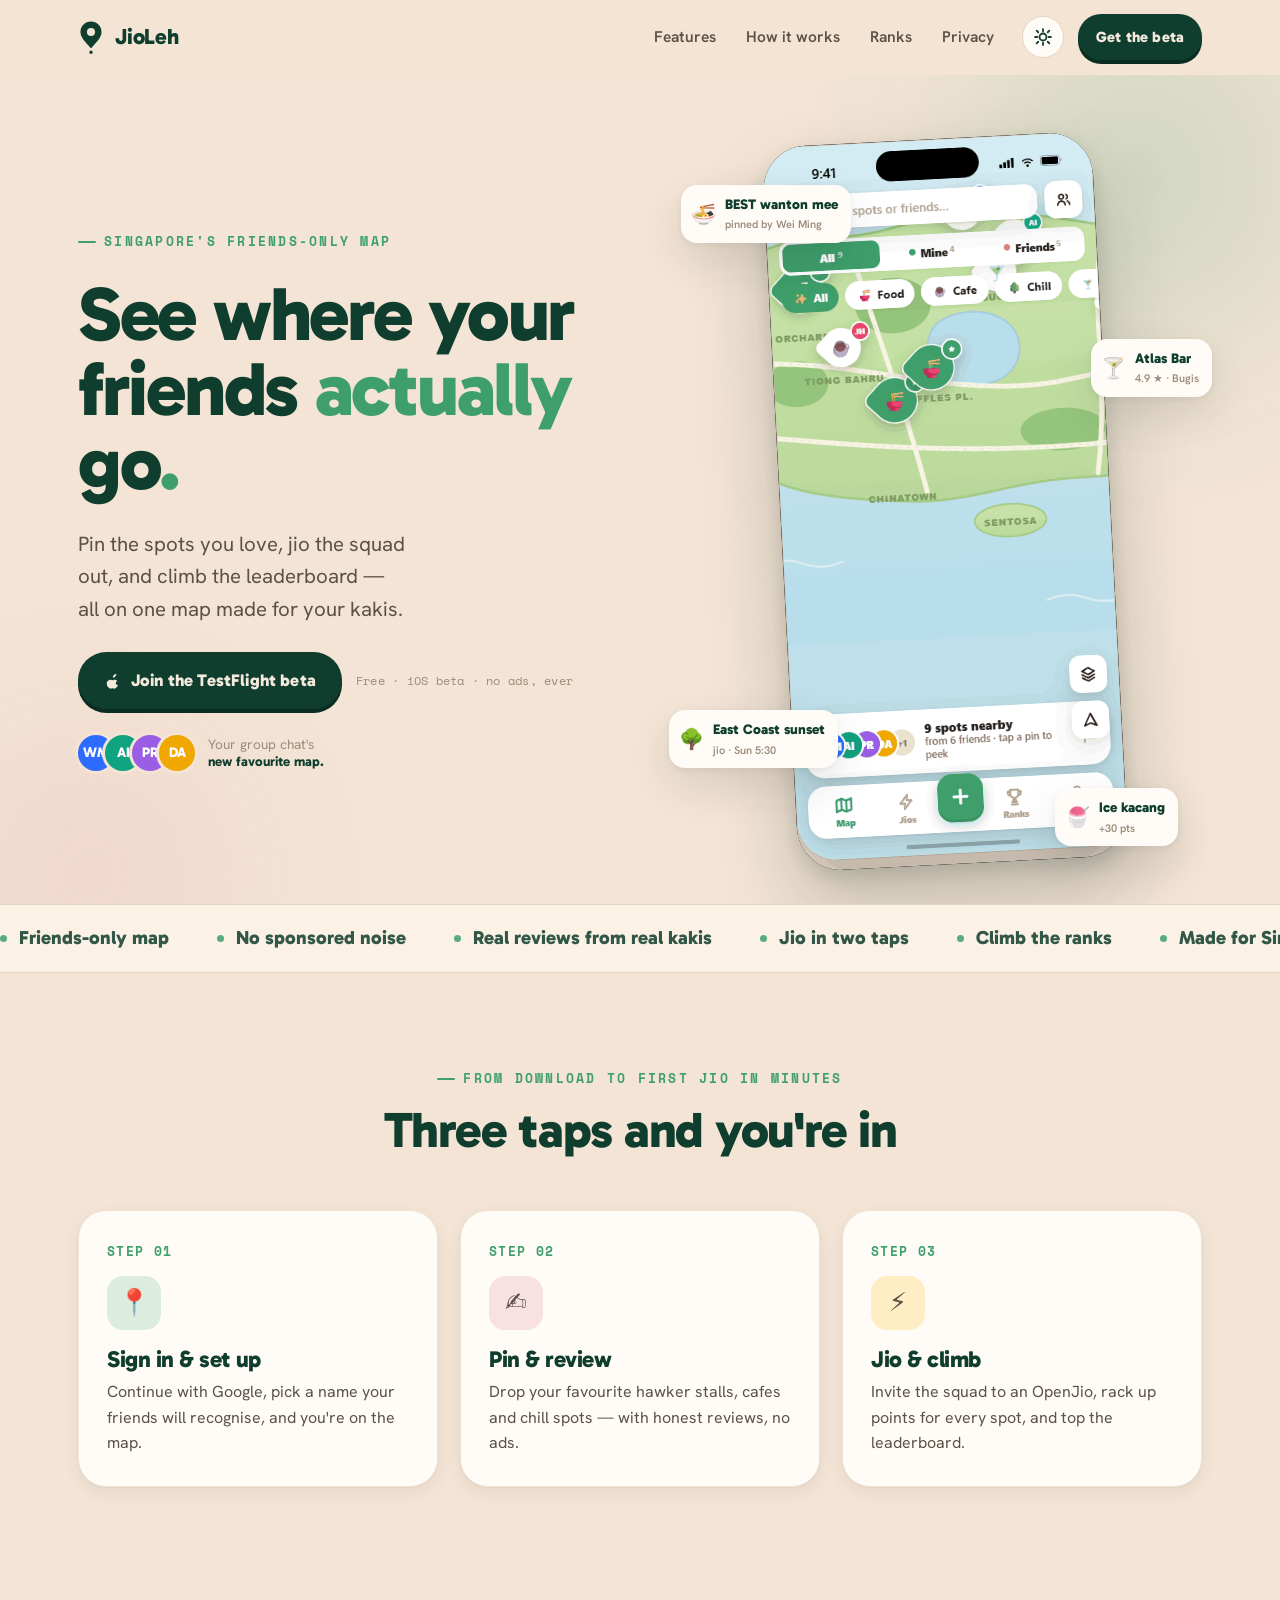
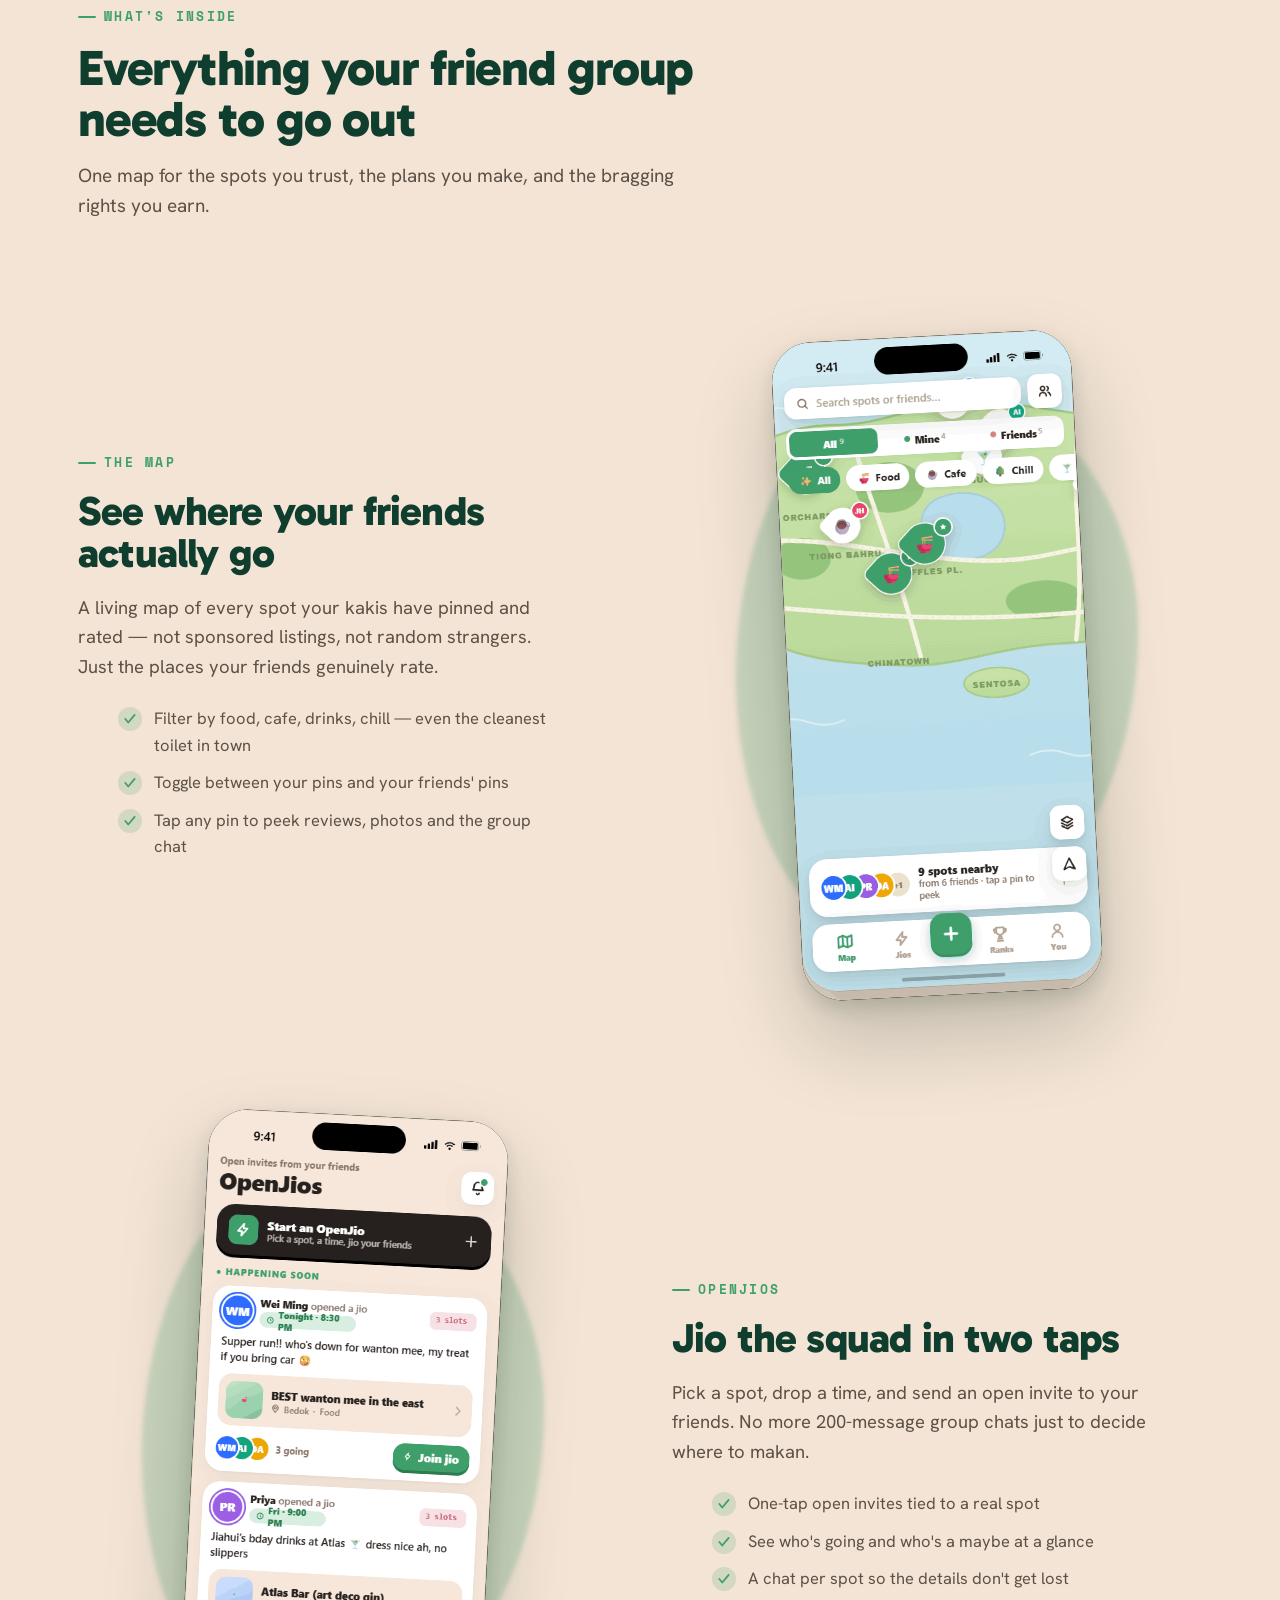
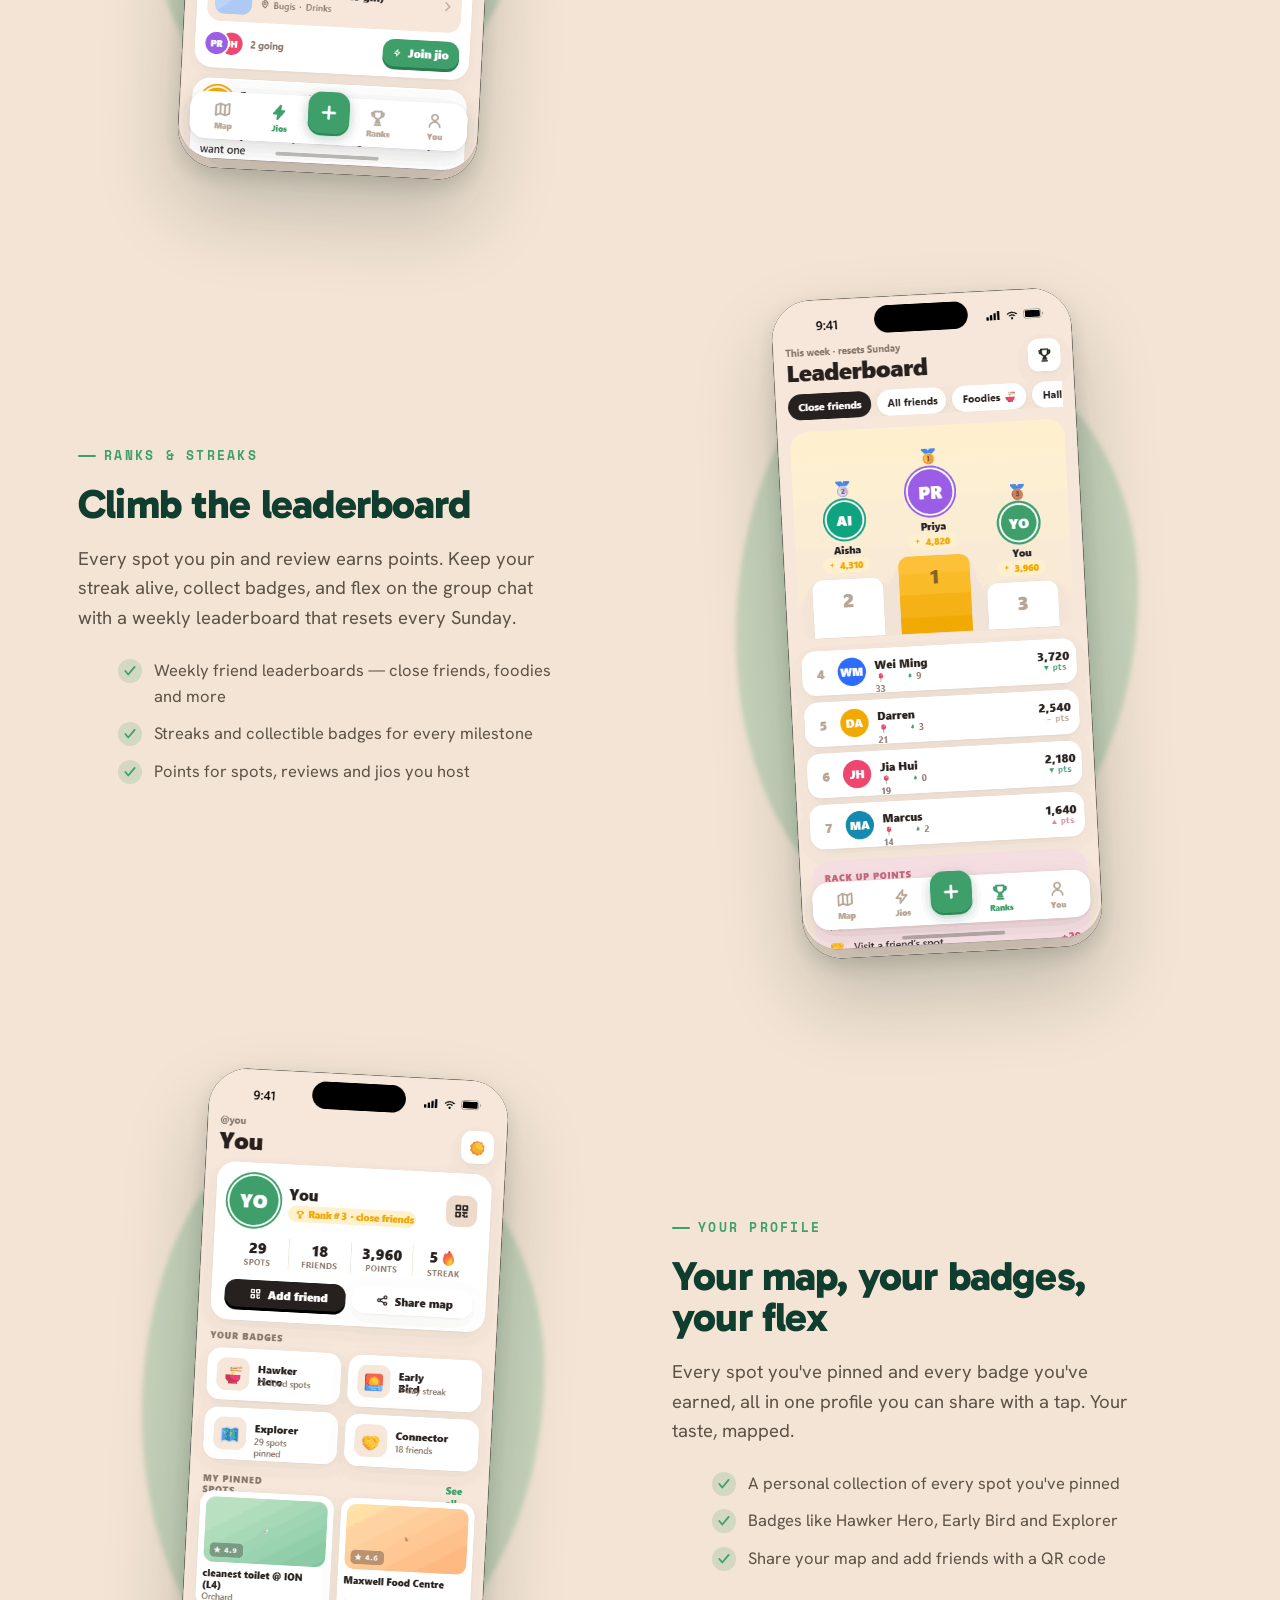
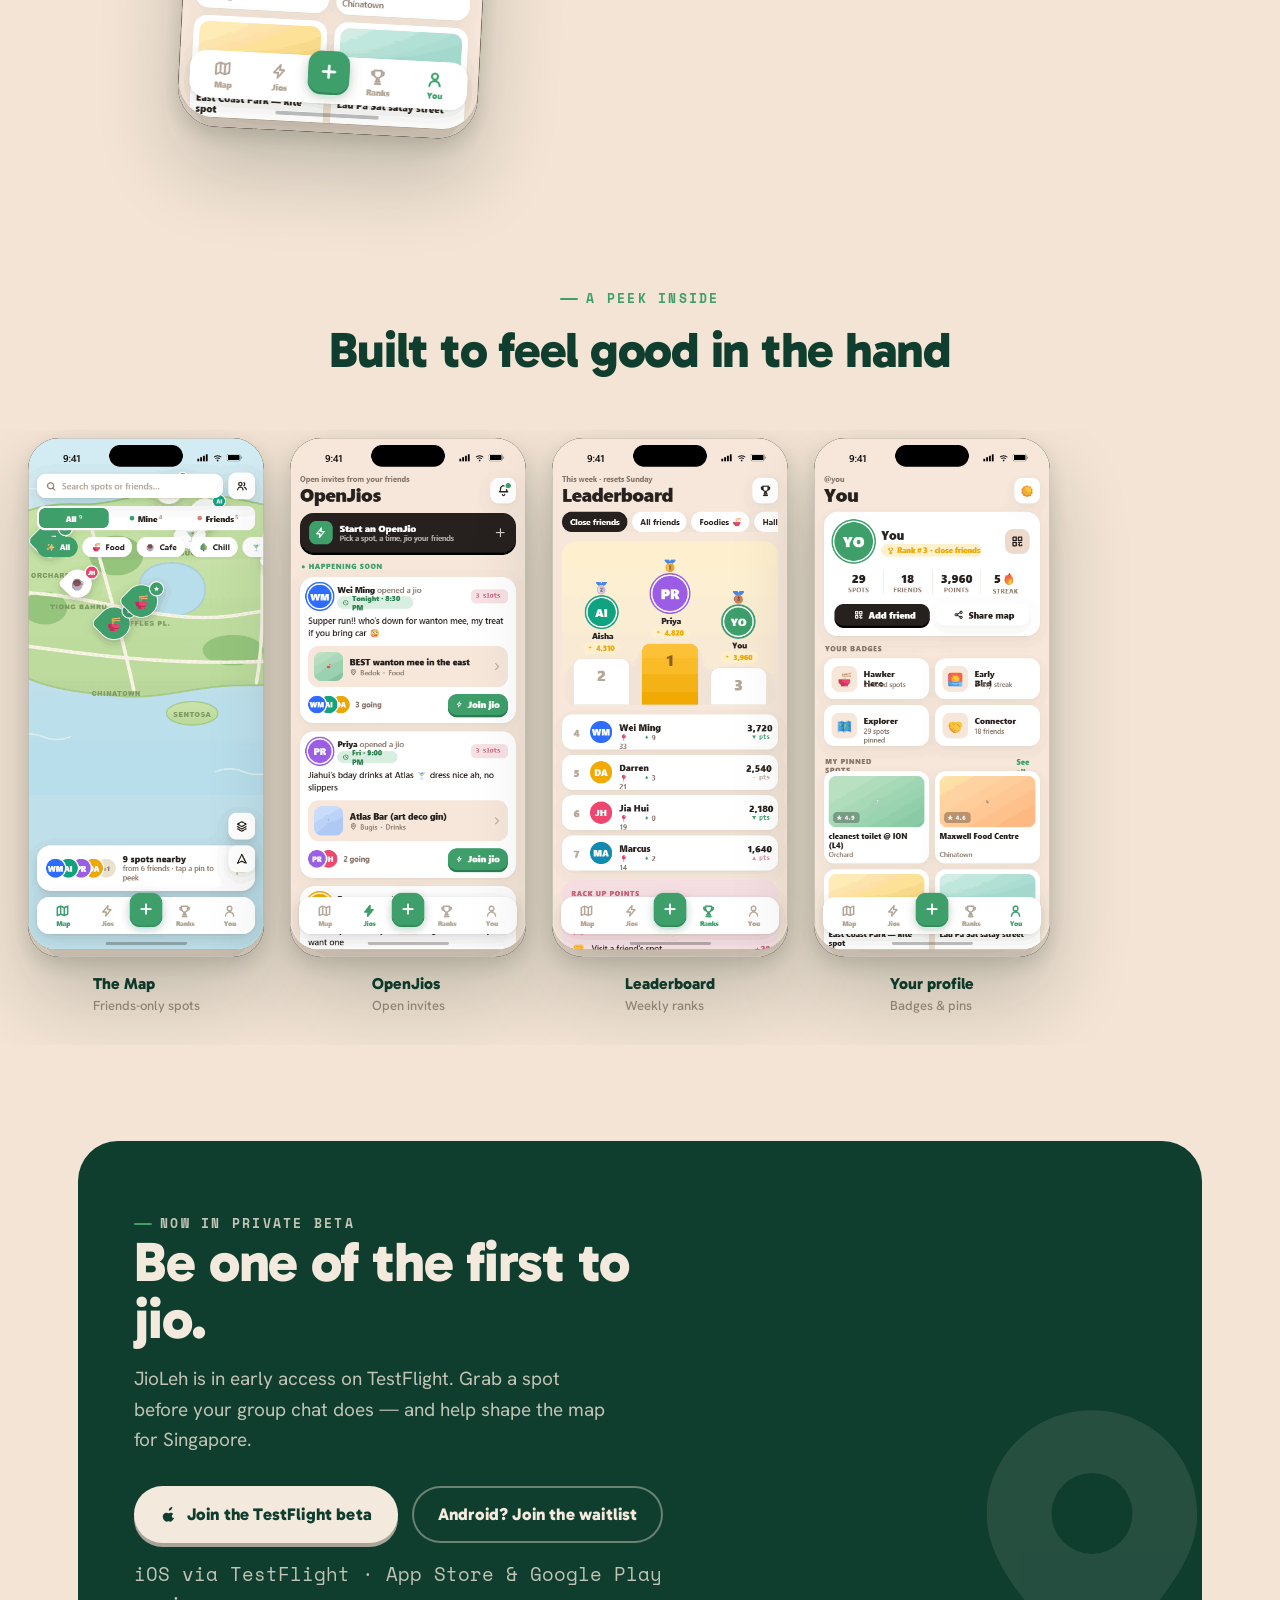
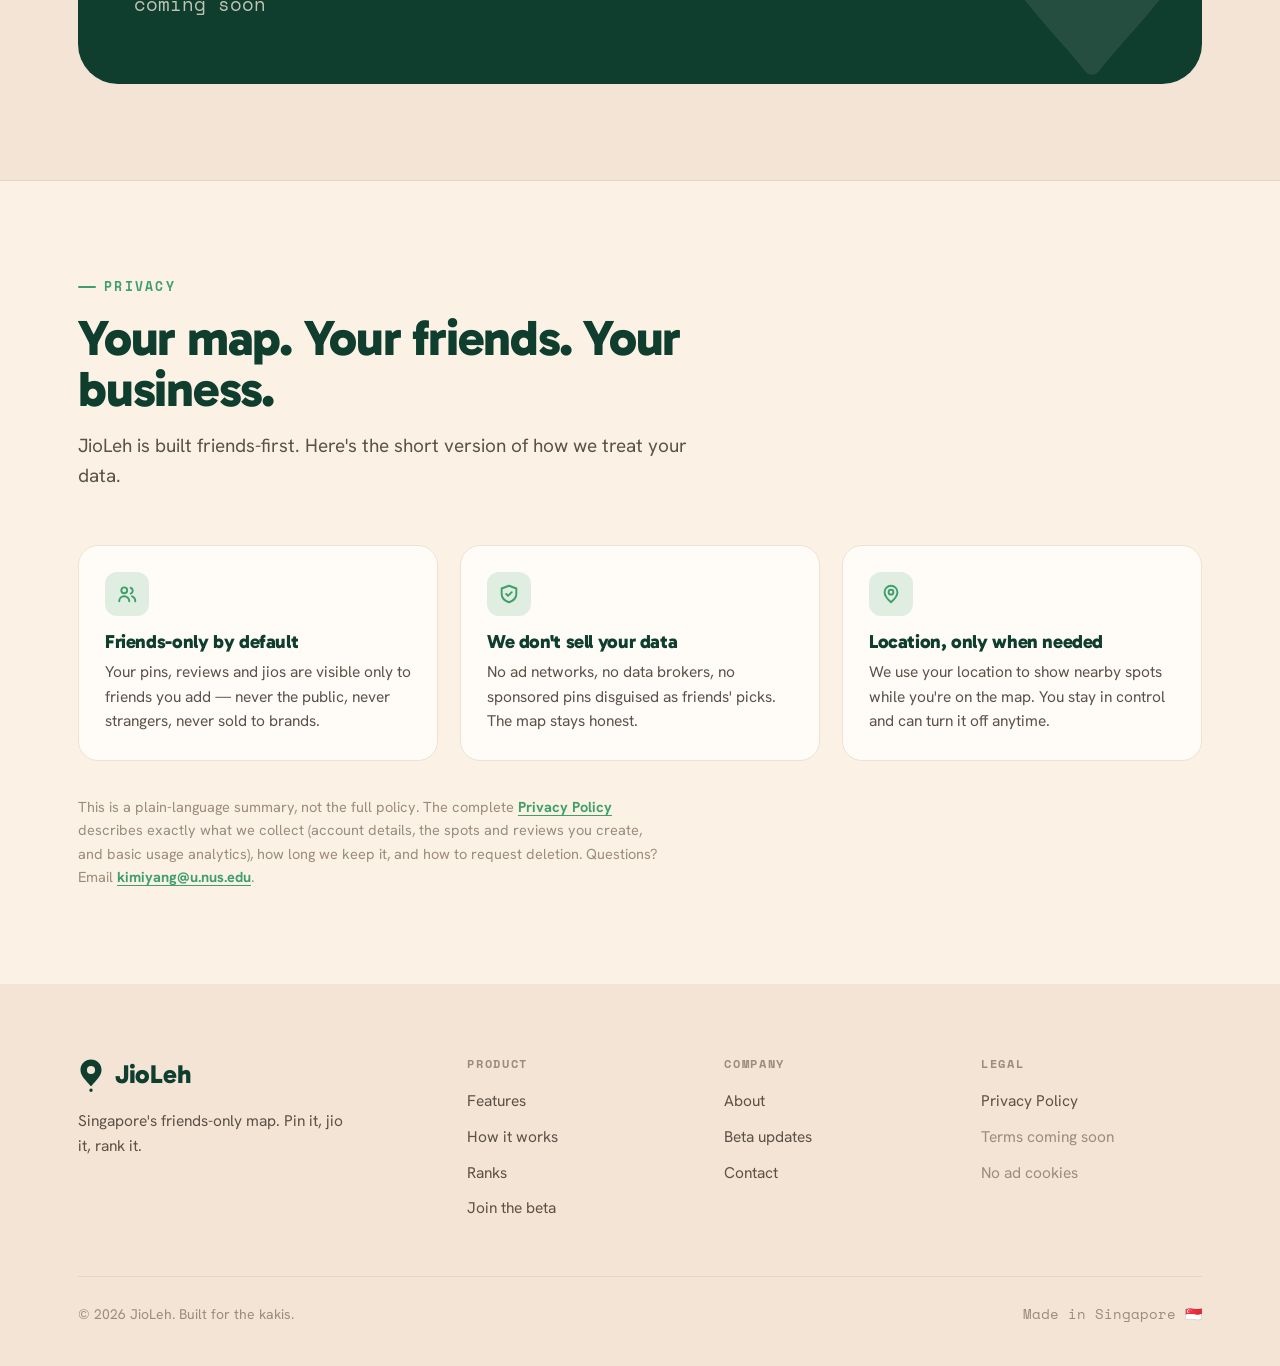
==== index.html @ ef804dd2 "Initial JioLeh marketing site" ====
<!DOCTYPE html>
<html lang="en" data-theme="light">
<head>
<meta charset="utf-8" />
<meta name="viewport" content="width=device-width, initial-scale=1.0" />
<title>JioLeh — Singapore's friends-only map</title>
<meta name="description" content="Pin the spots you love, jio the squad out, and climb the leaderboard — all on one map made for your kakis. Now in private beta on TestFlight." />
<link rel="preconnect" href="https://fonts.googleapis.com" />
<link rel="preconnect" href="https://fonts.gstatic.com" crossorigin />
<link href="https://fonts.googleapis.com/css2?family=Gabarito:wght@500;600;700;800;900&family=Hanken+Grotesk:wght@400;500;600;700;800&family=Space+Mono:wght@400;700&display=swap" rel="stylesheet" />
<link rel="icon" href="assets/logo-dark.png" />
<link rel="preload" as="image" href="assets/screen-map.png" />
<link rel="stylesheet" href="styles.css" />
<style>
  /* theme-aware phone helpers */
  .phone img.dark-only{ display:none; }
  [data-theme="dark"] .phone img.light-only{ display:none; }
  [data-theme="dark"] .phone img.dark-only{ display:block; }
</style>
</head>
<body>

<!-- ───────────── NAV ───────────── -->
<header class="nav">
  <div class="wrap nav-in">
    <a class="brand" href="#top" aria-label="JioLeh home">
      <svg class="pin" viewBox="0 0 64 84" fill="currentColor" aria-hidden="true"><path fill-rule="evenodd" d="M32 4C46.4 4 58 15.4 58 29.5 58 44 44 55.5 33.6 68.6 32.8 69.6 31.2 69.6 30.4 68.6 20 55.5 6 44 6 29.5 6 15.4 17.6 4 32 4Zm0 15.5a10 10 0 1 0 0 20 10 10 0 0 0 0-20ZM32 75.6a4.2 4.2 0 1 0 0 8.4 4.2 4.2 0 0 0 0-8.4Z"/></svg>
      JioLeh
    </a>
    <nav class="nav-links">
      <a href="#features">Features</a>
      <a href="#how">How it works</a>
      <a href="#ranks">Ranks</a>
      <a href="#privacy">Privacy</a>
    </nav>
    <div class="nav-tools">
      <button class="theme-toggle" data-theme-toggle aria-label="Toggle dark mode">
        <svg class="sun" viewBox="0 0 24 24" fill="none" stroke="currentColor" stroke-width="2.2" stroke-linecap="round"><circle cx="12" cy="12" r="4.2"/><path d="M12 2.5v2.6M12 18.9v2.6M4.4 4.4l1.9 1.9M17.7 17.7l1.9 1.9M2.5 12h2.6M18.9 12h2.6M4.4 19.6l1.9-1.9M17.7 6.3l1.9-1.9"/></svg>
        <svg class="moon" viewBox="0 0 24 24" fill="currentColor"><path d="M20 14.5A8 8 0 1 1 9.5 4a6.5 6.5 0 0 0 10.5 10.5Z"/></svg>
      </button>
      <a class="btn btn-primary btn-sm" href="#beta">Get the beta</a>
    </div>
  </div>
</header>

<span id="top"></span>

<!-- ───────────── HERO ───────────── -->
<section class="hero" data-dir="split">
  <div class="hero-glow g1"></div>
  <div class="hero-glow g2"></div>
  <div class="wrap hero-grid">
    <div class="hero-copy reveal">
      <span class="eyebrow">Singapore's friends-only map</span>
      <h1 class="hero-headline">See where your friends <span class="hl">actually</span> go<span class="bang">.</span></h1>
      <p class="hero-sub">Pin the spots you love, jio the squad out, and climb the leaderboard — all on one map made for your kakis.</p>
      <div class="hero-cta">
        <a class="btn btn-primary" href="#beta">
          <svg viewBox="0 0 24 24" fill="currentColor" aria-hidden="true"><path d="M16.5 2.5c.2 1.4-.4 2.7-1.2 3.6-.8 1-2.1 1.7-3.3 1.6-.2-1.3.4-2.7 1.2-3.5.8-1 2.2-1.6 3.3-1.7ZM19 17.3c-.6 1.3-1.3 2.6-2.3 3.6-.9.9-1.6 1.5-2.7 1.5-1 0-1.4-.6-2.6-.6-1.3 0-1.6.6-2.6.6-1 0-1.8-.7-2.7-1.6-2-2-3.4-5.7-1.4-8.4 1-1.3 2.5-2.1 4-2.1 1.2 0 2 .7 2.9.7.9 0 1.5-.7 2.9-.7 1.1 0 2.4.6 3.3 1.7-2.9 1.6-2.4 5.7.9 5.3Z"/></svg>
          Join the TestFlight beta
        </a>
        <span class="store-hint">Free · iOS beta · no ads, ever</span>
      </div>
      <div class="proof">
        <div class="stack">
          <span class="av" style="background:#2E6BFF">WM</span>
          <span class="av" style="background:#0FA47F">AI</span>
          <span class="av" style="background:#9B5DE5">PR</span>
          <span class="av" style="background:#F0A800">DA</span>
        </div>
        <small>Your group chat's<br><b>new favourite map.</b></small>
      </div>
    </div>

    <div class="hero-art reveal">
      <div class="phone solo">
        <img class="light-only" src="assets/screen-map.png" alt="JioLeh map screen showing pinned spots across Singapore" />
        <img class="dark-only" src="assets/screen-map-dark.png" alt="JioLeh map screen in dark mode" />
      </div>
      <div class="phone l"><img src="assets/screen-jios.png" alt="JioLeh OpenJios screen" /></div>
      <div class="phone mid">
        <img class="light-only" src="assets/screen-map.png" alt="JioLeh map screen" />
        <img class="dark-only" src="assets/screen-map-dark.png" alt="JioLeh map screen dark" />
      </div>
      <div class="phone r"><img src="assets/screen-ranks.png" alt="JioLeh leaderboard screen" /></div>

      <div class="sticker s1"><span class="emo">🍜</span><div>BEST wanton mee<small>pinned by Wei Ming</small></div></div>
      <div class="sticker s2" style="animation-delay:-1.5s"><span class="emo">🍸</span><div>Atlas Bar<small>4.9 ★ · Bugis</small></div></div>
      <div class="sticker s3" style="animation-delay:-3s"><span class="emo">🌳</span><div>East Coast sunset<small>jio · Sun 5:30</small></div></div>
      <div class="sticker s4" style="animation-delay:-2.2s"><span class="emo">🍧</span><div>Ice kacang<small>+30 pts</small></div></div>
    </div>
  </div>
</section>

<!-- ───────────── VALUE STRIP ───────────── -->
<div class="strip">
  <div class="strip-track">
    <span><i class="dot"></i>Friends-only map</span>
    <span><i class="dot"></i>No sponsored noise</span>
    <span><i class="dot"></i>Real reviews from real kakis</span>
    <span><i class="dot"></i>Jio in two taps</span>
    <span><i class="dot"></i>Climb the ranks</span>
    <span><i class="dot"></i>Made for Singapore</span>
    <span><i class="dot"></i>Friends-only map</span>
    <span><i class="dot"></i>No sponsored noise</span>
    <span><i class="dot"></i>Real reviews from real kakis</span>
    <span><i class="dot"></i>Jio in two taps</span>
    <span><i class="dot"></i>Climb the ranks</span>
    <span><i class="dot"></i>Made for Singapore</span>
  </div>
</div>

<!-- ───────────── HOW IT WORKS ───────────── -->
<section class="section" id="how">
  <div class="wrap">
    <div class="sec-head center reveal">
      <span class="eyebrow">From download to first jio in minutes</span>
      <h2 class="sec-title">Three taps and you're in</h2>
    </div>
    <div class="steps">
      <div class="step reveal">
        <div class="num">STEP 01</div>
        <div class="ic" style="background:color-mix(in srgb,var(--leaf) 18%, transparent)">📍</div>
        <h3>Sign in & set up</h3>
        <p>Continue with Google, pick a name your friends will recognise, and you're on the map.</p>
      </div>
      <div class="step reveal" style="transition-delay:.08s">
        <div class="num">STEP 02</div>
        <div class="ic" style="background:color-mix(in srgb,var(--rose) 22%, transparent)">✍️</div>
        <h3>Pin & review</h3>
        <p>Drop your favourite hawker stalls, cafes and chill spots — with honest reviews, no ads.</p>
      </div>
      <div class="step reveal" style="transition-delay:.16s">
        <div class="num">STEP 03</div>
        <div class="ic" style="background:color-mix(in srgb,var(--sun) 28%, transparent)">⚡</div>
        <h3>Jio & climb</h3>
        <p>Invite the squad to an OpenJio, rack up points for every spot, and top the leaderboard.</p>
      </div>
    </div>
  </div>
</section>

<!-- ───────────── FEATURES ───────────── -->
<section class="section" id="features" style="padding-top:24px">
  <div class="wrap">
    <div class="sec-head reveal">
      <span class="eyebrow">What's inside</span>
      <h2 class="sec-title">Everything your friend group needs to go out</h2>
      <p class="sec-lead">One map for the spots you trust, the plans you make, and the bragging rights you earn.</p>
    </div>

    <!-- Map -->
    <div class="feature reveal">
      <div class="feat-copy">
        <span class="eyebrow">The Map</span>
        <h3>See where your friends actually go</h3>
        <p>A living map of every spot your kakis have pinned and rated — not sponsored listings, not random strangers. Just the places your friends genuinely rate.</p>
        <ul class="feat-list">
          <li><span class="tick"><svg viewBox="0 0 24 24" fill="none" stroke="currentColor" stroke-width="3" stroke-linecap="round" stroke-linejoin="round"><path d="m4 12 5 6L20 5"/></svg></span>Filter by food, cafe, drinks, chill — even the cleanest toilet in town</li>
          <li><span class="tick"><svg viewBox="0 0 24 24" fill="none" stroke="currentColor" stroke-width="3" stroke-linecap="round" stroke-linejoin="round"><path d="m4 12 5 6L20 5"/></svg></span>Toggle between your pins and your friends' pins</li>
          <li><span class="tick"><svg viewBox="0 0 24 24" fill="none" stroke="currentColor" stroke-width="3" stroke-linecap="round" stroke-linejoin="round"><path d="m4 12 5 6L20 5"/></svg></span>Tap any pin to peek reviews, photos and the group chat</li>
        </ul>
      </div>
      <div class="feat-art">
        <div class="blob"></div>
        <div class="phone">
          <img class="light-only" src="assets/screen-map.png" alt="JioLeh map screen" />
          <img class="dark-only" src="assets/screen-map-dark.png" alt="JioLeh map screen dark" />
        </div>
      </div>
    </div>

    <!-- Jios -->
    <div class="feature flip reveal">
      <div class="feat-copy">
        <span class="eyebrow">OpenJios</span>
        <h3>Jio the squad in two taps</h3>
        <p>Pick a spot, drop a time, and send an open invite to your friends. No more 200-message group chats just to decide where to makan.</p>
        <ul class="feat-list">
          <li><span class="tick"><svg viewBox="0 0 24 24" fill="none" stroke="currentColor" stroke-width="3" stroke-linecap="round" stroke-linejoin="round"><path d="m4 12 5 6L20 5"/></svg></span>One-tap open invites tied to a real spot</li>
          <li><span class="tick"><svg viewBox="0 0 24 24" fill="none" stroke="currentColor" stroke-width="3" stroke-linecap="round" stroke-linejoin="round"><path d="m4 12 5 6L20 5"/></svg></span>See who's going and who's a maybe at a glance</li>
          <li><span class="tick"><svg viewBox="0 0 24 24" fill="none" stroke="currentColor" stroke-width="3" stroke-linecap="round" stroke-linejoin="round"><path d="m4 12 5 6L20 5"/></svg></span>A chat per spot so the details don't get lost</li>
        </ul>
      </div>
      <div class="feat-art">
        <div class="blob"></div>
        <div class="phone"><img src="assets/screen-jios.png" alt="JioLeh OpenJios screen" /></div>
      </div>
    </div>

    <!-- Ranks -->
    <div class="feature reveal" id="ranks">
      <div class="feat-copy">
        <span class="eyebrow">Ranks & Streaks</span>
        <h3>Climb the leaderboard</h3>
        <p>Every spot you pin and review earns points. Keep your streak alive, collect badges, and flex on the group chat with a weekly leaderboard that resets every Sunday.</p>
        <ul class="feat-list">
          <li><span class="tick"><svg viewBox="0 0 24 24" fill="none" stroke="currentColor" stroke-width="3" stroke-linecap="round" stroke-linejoin="round"><path d="m4 12 5 6L20 5"/></svg></span>Weekly friend leaderboards — close friends, foodies and more</li>
          <li><span class="tick"><svg viewBox="0 0 24 24" fill="none" stroke="currentColor" stroke-width="3" stroke-linecap="round" stroke-linejoin="round"><path d="m4 12 5 6L20 5"/></svg></span>Streaks and collectible badges for every milestone</li>
          <li><span class="tick"><svg viewBox="0 0 24 24" fill="none" stroke="currentColor" stroke-width="3" stroke-linecap="round" stroke-linejoin="round"><path d="m4 12 5 6L20 5"/></svg></span>Points for spots, reviews and jios you host</li>
        </ul>
      </div>
      <div class="feat-art">
        <div class="blob"></div>
        <div class="phone"><img src="assets/screen-ranks.png" alt="JioLeh leaderboard screen" /></div>
      </div>
    </div>

    <!-- You -->
    <div class="feature flip reveal">
      <div class="feat-copy">
        <span class="eyebrow">Your profile</span>
        <h3>Your map, your badges, your flex</h3>
        <p>Every spot you've pinned and every badge you've earned, all in one profile you can share with a tap. Your taste, mapped.</p>
        <ul class="feat-list">
          <li><span class="tick"><svg viewBox="0 0 24 24" fill="none" stroke="currentColor" stroke-width="3" stroke-linecap="round" stroke-linejoin="round"><path d="m4 12 5 6L20 5"/></svg></span>A personal collection of every spot you've pinned</li>
          <li><span class="tick"><svg viewBox="0 0 24 24" fill="none" stroke="currentColor" stroke-width="3" stroke-linecap="round" stroke-linejoin="round"><path d="m4 12 5 6L20 5"/></svg></span>Badges like Hawker Hero, Early Bird and Explorer</li>
          <li><span class="tick"><svg viewBox="0 0 24 24" fill="none" stroke="currentColor" stroke-width="3" stroke-linecap="round" stroke-linejoin="round"><path d="m4 12 5 6L20 5"/></svg></span>Share your map and add friends with a QR code</li>
        </ul>
      </div>
      <div class="feat-art">
        <div class="blob"></div>
        <div class="phone"><img src="assets/screen-you.png" alt="JioLeh profile screen" /></div>
      </div>
    </div>
  </div>
</section>

<!-- ───────────── GALLERY ───────────── -->
<section class="section" style="padding-top:0">
  <div class="wrap">
    <div class="sec-head center reveal">
      <span class="eyebrow">A peek inside</span>
      <h2 class="sec-title">Built to feel good in the hand</h2>
    </div>
  </div>
  <div class="gallery reveal">
    <div class="gcard"><div class="phone"><img class="light-only" src="assets/screen-map.png" alt="Map" /><img class="dark-only" src="assets/screen-map-dark.png" alt="Map dark" /></div><div class="gcap">The Map<small>Friends-only spots</small></div></div>
    <div class="gcard"><div class="phone"><img src="assets/screen-jios.png" alt="Jios" /></div><div class="gcap">OpenJios<small>Open invites</small></div></div>
    <div class="gcard"><div class="phone"><img src="assets/screen-ranks.png" alt="Ranks" /></div><div class="gcap">Leaderboard<small>Weekly ranks</small></div></div>
    <div class="gcard"><div class="phone"><img src="assets/screen-you.png" alt="Profile" /></div><div class="gcap">Your profile<small>Badges & pins</small></div></div>
  </div>
</section>

<!-- ───────────── BETA CTA ───────────── -->
<section class="section" id="beta" style="padding-top:0">
  <div class="wrap">
    <div class="cta-band reveal">
      <svg class="cta-pin" viewBox="0 0 64 84" fill="currentColor" aria-hidden="true"><path fill-rule="evenodd" d="M32 4C46.4 4 58 15.4 58 29.5 58 44 44 55.5 33.6 68.6 32.8 69.6 31.2 69.6 30.4 68.6 20 55.5 6 44 6 29.5 6 15.4 17.6 4 32 4Zm0 15.5a10 10 0 1 0 0 20 10 10 0 0 0 0-20ZM32 75.6a4.2 4.2 0 1 0 0 8.4 4.2 4.2 0 0 0 0-8.4Z"/></svg>
      <span class="eyebrow" style="color:color-mix(in srgb,var(--on-brand) 80%, transparent)">Now in private beta</span>
      <h2>Be one of the first to jio.</h2>
      <p>JioLeh is in early access on TestFlight. Grab a spot before your group chat does — and help shape the map for Singapore.</p>
      <div class="cta-row">
        <a class="btn btn-primary" href="mailto:kimiyang@u.nus.edu?subject=JioLeh%20TestFlight%20beta">
          <svg viewBox="0 0 24 24" fill="currentColor" aria-hidden="true"><path d="M16.5 2.5c.2 1.4-.4 2.7-1.2 3.6-.8 1-2.1 1.7-3.3 1.6-.2-1.3.4-2.7 1.2-3.5.8-1 2.2-1.6 3.3-1.7ZM19 17.3c-.6 1.3-1.3 2.6-2.3 3.6-.9.9-1.6 1.5-2.7 1.5-1 0-1.4-.6-2.6-.6-1.3 0-1.6.6-2.6.6-1 0-1.8-.7-2.7-1.6-2-2-3.4-5.7-1.4-8.4 1-1.3 2.5-2.1 4-2.1 1.2 0 2 .7 2.9.7.9 0 1.5-.7 2.9-.7 1.1 0 2.4.6 3.3 1.7-2.9 1.6-2.4 5.7.9 5.3Z"/></svg>
          Join the TestFlight beta
        </a>
        <a class="btn btn-ghost" href="mailto:kimiyang@u.nus.edu?subject=JioLeh%20Android%20waitlist">Android? Join the waitlist</a>
      </div>
      <p class="cta-note">iOS via TestFlight · App Store &amp; Google Play coming soon</p>
    </div>
  </div>
</section>

<!-- ───────────── PRIVACY ───────────── -->
<section class="section privacy" id="privacy">
  <div class="wrap">
    <div class="sec-head reveal">
      <span class="eyebrow">Privacy</span>
      <h2 class="sec-title">Your map. Your friends. Your business.</h2>
      <p class="sec-lead">JioLeh is built friends-first. Here's the short version of how we treat your data.</p>
    </div>
    <div class="priv-grid">
      <div class="priv-card reveal">
        <div class="ic"><svg viewBox="0 0 24 24" fill="none" stroke="currentColor" stroke-width="2.1" stroke-linecap="round" stroke-linejoin="round"><circle cx="9" cy="8" r="3.2"/><path d="M3.5 20a5.5 5.5 0 0 1 11 0M16 5.2a3.4 3.4 0 0 1 0 6.4M17.5 14.5A5.6 5.6 0 0 1 21 20"/></svg></div>
        <h4>Friends-only by default</h4>
        <p>Your pins, reviews and jios are visible only to friends you add — never the public, never strangers, never sold to brands.</p>
      </div>
      <div class="priv-card reveal" style="transition-delay:.08s">
        <div class="ic"><svg viewBox="0 0 24 24" fill="none" stroke="currentColor" stroke-width="2.1" stroke-linecap="round" stroke-linejoin="round"><path d="M12 3 4 6v6c0 5 3.5 7.5 8 9 4.5-1.5 8-4 8-9V6l-8-3Z"/><path d="m9 12 2 2 4-4"/></svg></div>
        <h4>We don't sell your data</h4>
        <p>No ad networks, no data brokers, no sponsored pins disguised as friends' picks. The map stays honest.</p>
      </div>
      <div class="priv-card reveal" style="transition-delay:.16s">
        <div class="ic"><svg viewBox="0 0 24 24" fill="none" stroke="currentColor" stroke-width="2.1" stroke-linecap="round" stroke-linejoin="round"><path d="M12 21s7-6.3 7-11a7 7 0 0 0-14 0c0 4.7 7 11 7 11Z"/><circle cx="12" cy="10" r="2.6"/></svg></div>
        <h4>Location, only when needed</h4>
        <p>We use your location to show nearby spots while you're on the map. You stay in control and can turn it off anytime.</p>
      </div>
    </div>
    <p class="priv-fine">This is a plain-language summary, not the full policy. The complete <a href="privacy.html">Privacy Policy</a> describes exactly what we collect (account details, the spots and reviews you create, and basic usage analytics), how long we keep it, and how to request deletion. Questions? Email <a href="mailto:kimiyang@u.nus.edu">kimiyang@u.nus.edu</a>.</p>
  </div>
</section>

<!-- ───────────── FOOTER ───────────── -->
<footer class="footer">
  <div class="wrap">
    <div class="foot-grid">
      <div class="foot-brand">
        <div class="brand">
          <svg class="pin" viewBox="0 0 64 84" fill="currentColor" aria-hidden="true"><path fill-rule="evenodd" d="M32 4C46.4 4 58 15.4 58 29.5 58 44 44 55.5 33.6 68.6 32.8 69.6 31.2 69.6 30.4 68.6 20 55.5 6 44 6 29.5 6 15.4 17.6 4 32 4Zm0 15.5a10 10 0 1 0 0 20 10 10 0 0 0 0-20ZM32 75.6a4.2 4.2 0 1 0 0 8.4 4.2 4.2 0 0 0 0-8.4Z"/></svg>
          JioLeh
        </div>
        <p>Singapore's friends-only map. Pin it, jio it, rank it.</p>
      </div>
      <div class="foot-col">
        <h5>Product</h5>
        <a href="#features">Features</a>
        <a href="#how">How it works</a>
        <a href="#ranks">Ranks</a>
        <a href="#beta">Join the beta</a>
      </div>
      <div class="foot-col">
        <h5>Company</h5>
        <a href="#how">About</a>
        <a href="#beta">Beta updates</a>
        <a href="mailto:kimiyang@u.nus.edu">Contact</a>
      </div>
      <div class="foot-col">
        <h5>Legal</h5>
        <a href="privacy.html">Privacy Policy</a>
        <span class="foot-muted">Terms coming soon</span>
        <span class="foot-muted">No ad cookies</span>
      </div>
    </div>
    <div class="foot-bot">
      <span>© <span id="year">2026</span> JioLeh. Built for the kakis.</span>
      <span class="made">Made in Singapore 🇸🇬</span>
    </div>
  </div>
</footer>

<!-- ───────────── TWEAKS ───────────── -->
<script src="site.js"></script>
</body>
</html>
---- styles.css ----
/* ───────────────────────── JioLeh marketing site ───────────────────────── */
:root{
  --paper:#F3E4D5; --paper-2:#ECDBC8; --card:#FFFCF8; --card-2:#FBF1E5;
  --ink:#0F3D2E; --ink-2:#5C5147; --ink-faint:#9C8C7B;
  --line:#E5D5C2; --line-soft:#EFE2D2;
  --brand:#0F3D2E; --brand-press:#0A2C21; --on-brand:#F3E9DC;
  --leaf:#3E9F6B; --rose:#DD7E94; --sun:#FFC53D; --cream:#EEDACA;
  --accent:var(--leaf);
  --shadow-sm:0 1px 2px rgba(31,40,30,.05), 0 6px 18px rgba(31,40,30,.06);
  --shadow-md:0 2px 6px rgba(31,40,30,.06), 0 18px 44px rgba(31,40,30,.12);
  --shadow-phone:0 8px 18px rgba(20,40,28,.14), 0 40px 80px rgba(20,40,28,.22);
  --r-sm:14px; --r:20px; --r-lg:28px; --r-xl:40px;
  --font-display:'Gabarito', system-ui, sans-serif;
  --font-ui:'Hanken Grotesk', system-ui, sans-serif;
  --font-mono:'Space Mono', ui-monospace, monospace;
  --maxw:1180px;
}
[data-theme="dark"]{
  --paper:#0A2C21; --paper-2:#0E3527; --card:#123F30; --card-2:#0F3829;
  --ink:#F1E3D3; --ink-2:#AEBBA8; --ink-faint:#6E8074;
  --line:#1E4536; --line-soft:#163A2C;
  --brand:#EEDACA; --brand-press:#D9C3A9; --on-brand:#0B3D2E;
  --leaf:#5FC489; --rose:#EC9FB1; --sun:#FFD25C; --cream:#EEDACA;
  --shadow-sm:0 1px 2px rgba(0,0,0,.3), 0 6px 18px rgba(0,0,0,.32);
  --shadow-md:0 2px 6px rgba(0,0,0,.36), 0 18px 44px rgba(0,0,0,.5);
  --shadow-phone:0 8px 18px rgba(0,0,0,.45), 0 40px 90px rgba(0,0,0,.6);
}

*{ box-sizing:border-box; }
html{ scroll-behavior:smooth; }
body{
  margin:0; background:var(--paper); color:var(--ink-2);
  font-family:var(--font-ui); font-size:18px; line-height:1.6;
  -webkit-font-smoothing:antialiased; text-rendering:optimizeLegibility;
  transition:background .4s ease, color .4s ease;
}
h1,h2,h3,h4{ font-family:var(--font-display); color:var(--ink); margin:0; line-height:1.02; letter-spacing:-.02em; font-weight:800; }
p{ margin:0; }
a{ color:inherit; text-decoration:none; text-underline-offset:.18em; }
img{ display:block; max-width:100%; }
::selection{ background:var(--accent); color:#fff; }

.wrap{ max-width:var(--maxw); margin:0 auto; padding:0 28px; }
.eyebrow{
  font-family:var(--font-mono); font-size:12.5px; font-weight:700;
  letter-spacing:.18em; text-transform:uppercase; color:var(--accent);
  display:inline-flex; align-items:center; gap:8px;
}
.eyebrow::before{ content:""; width:18px; height:2px; background:var(--accent); border-radius:2px; }

/* ── pin mark ── */
.pin{ display:inline-block; color:var(--brand); }
[data-theme="dark"] .pin{ color:var(--cream); }

/* ── buttons ── */
.btn{
  display:inline-flex; align-items:center; justify-content:center; gap:9px;
  font-family:var(--font-display); font-weight:800; font-size:17px; letter-spacing:.01em;
  padding:15px 26px; border-radius:999px; border:none; cursor:pointer; white-space:nowrap;
  transition:transform .12s cubic-bezier(.2,.9,.3,1.2), box-shadow .12s, background .2s, color .2s;
}
.btn svg{ width:1.05em; height:1.05em; }
.btn-primary{ background:var(--brand); color:var(--on-brand); box-shadow:0 4px 0 var(--brand-press); }
.btn-primary:hover{ transform:translateY(-2px); box-shadow:0 6px 0 var(--brand-press); }
.btn-primary:active{ transform:translateY(3px); box-shadow:0 1px 0 var(--brand-press); }
.btn-ghost{ background:transparent; color:var(--ink); box-shadow:inset 0 0 0 2px var(--line); }
.btn-ghost:hover{ box-shadow:inset 0 0 0 2px var(--brand); transform:translateY(-2px); }
.btn-sm{ font-size:15px; padding:11px 18px; }

/* ── nav ── */
.nav{
  position:sticky; top:0; z-index:60;
  backdrop-filter:saturate(160%) blur(14px); -webkit-backdrop-filter:saturate(160%) blur(14px);
  background:color-mix(in srgb, var(--paper) 78%, transparent);
  border-bottom:1px solid transparent; transition:border-color .3s, background .3s;
}
.nav.scrolled{ border-bottom-color:var(--line); }
.nav-in{ display:flex; align-items:center; gap:28px; height:74px; }
.brand{ display:flex; align-items:center; gap:11px; font-family:var(--font-display); font-weight:800; font-size:22px; color:var(--ink); letter-spacing:-.01em; }
.brand .pin{ width:26px; height:34px; }
.nav-links{ display:flex; gap:30px; margin-left:auto; align-items:center; }
.nav-links a{ font-weight:600; font-size:15.5px; color:var(--ink-2); transition:color .2s, text-decoration-color .2s; text-decoration:underline; text-decoration-color:transparent; }
.nav-links a:hover{ color:var(--ink); text-decoration-color:var(--accent); }
.nav-tools{ display:flex; align-items:center; gap:14px; }
.theme-toggle{
  width:42px; height:42px; border-radius:999px; border:1px solid var(--line);
  background:var(--card); color:var(--ink); cursor:pointer; display:grid; place-items:center;
  transition:transform .2s, background .2s, border-color .2s;
}
.theme-toggle:hover{ transform:rotate(-12deg); border-color:var(--brand); }
.theme-toggle svg{ width:20px; height:20px; }
.theme-toggle .moon{ display:none; }
[data-theme="dark"] .theme-toggle .sun{ display:none; }
[data-theme="dark"] .theme-toggle .moon{ display:block; }

/* ── hero shared ── */
.hero{ position:relative; overflow:hidden; padding:64px 0 40px; }
.hero-glow{ position:absolute; border-radius:50%; filter:blur(70px); opacity:.5; pointer-events:none; z-index:0; }
.hero-glow.g1{ width:520px; height:520px; background:radial-gradient(circle, color-mix(in srgb,var(--leaf) 50%, transparent), transparent 70%); top:-160px; right:-120px; }
.hero-glow.g2{ width:420px; height:420px; background:radial-gradient(circle, color-mix(in srgb,var(--rose) 45%, transparent), transparent 70%); bottom:-180px; left:-120px; opacity:.4; }
.hero-headline{ font-size:clamp(40px, 6.4vw, 76px); line-height:.98; letter-spacing:-.03em; }
.hero-headline .hl{ color:var(--accent); }
.hero-headline .bang{ color:var(--leaf); }
.hero-sub{ font-size:clamp(18px,1.6vw,21px); color:var(--ink-2); max-width:30ch; }
.hero-cta{ display:flex; gap:14px; flex-wrap:wrap; align-items:center; }
.store-hint{ font-family:var(--font-mono); font-size:12px; color:var(--ink-faint); letter-spacing:.02em; }
.proof{ display:flex; align-items:center; gap:13px; }
.proof .stack{ display:flex; }
.proof .av{ width:36px; height:36px; border-radius:50%; display:grid; place-items:center; font-family:var(--font-display); font-weight:800; font-size:14px; color:#fff; margin-left:-9px; box-shadow:0 0 0 3px var(--paper); }
.proof .av:first-child{ margin-left:0; }
.proof small{ display:block; font-size:13.5px; color:var(--ink-faint); line-height:1.3; }
.proof b{ color:var(--ink); font-family:var(--font-display); }

/* phone frame */
.phone{ position:relative; border-radius:13.2%/6.1%; box-shadow:var(--shadow-phone); overflow:hidden; background:#000; }
.phone img{ width:100%; display:block; }
.phone::after{ content:""; position:absolute; inset:0; border-radius:inherit; box-shadow:inset 0 0 0 1px rgba(255,255,255,.06); pointer-events:none; }

/* floating sticker chips around hero phone */
.sticker{
  position:absolute; z-index:3; background:var(--card); border-radius:16px;
  box-shadow:var(--shadow-md); padding:9px 13px 9px 10px; display:flex; align-items:center; gap:9px;
  font-family:var(--font-display); font-weight:800; font-size:14px; color:var(--ink);
  animation:float 6s ease-in-out infinite;
}
.sticker .emo{ font-size:20px; line-height:1; }
.sticker small{ display:block; font-family:var(--font-ui); font-weight:600; font-size:11px; color:var(--ink-faint); }
@keyframes float{ 0%,100%{ transform:translateY(0) } 50%{ transform:translateY(-10px) } }
@media (prefers-reduced-motion:reduce){ .sticker{ animation:none } }

/* hero direction = split */
.hero[data-dir="split"] .hero-grid{ display:grid; grid-template-columns:1.05fr .95fr; gap:40px; align-items:center; position:relative; z-index:2; }
.hero[data-dir="split"] .hero-copy{ display:flex; flex-direction:column; gap:26px; }
.hero[data-dir="split"] .hero-art{ position:relative; display:grid; place-items:center; min-height:560px; }
.hero[data-dir="split"] .hero-art .phone{ width:330px; transform:rotate(-3deg); }
.hero[data-dir="split"] .s1{ top:46px; left:-6px; } .hero[data-dir="split"] .s2{ top:200px; right:-10px; }
.hero[data-dir="split"] .s3{ bottom:96px; left:-18px; } .hero[data-dir="split"] .s4{ bottom:18px; right:24px; }

/* hero direction = centered */
.hero[data-dir="centered"] .hero-grid{ position:relative; z-index:2; display:flex; flex-direction:column; align-items:center; text-align:center; gap:26px; }
.hero[data-dir="centered"] .hero-copy{ display:flex; flex-direction:column; align-items:center; gap:24px; }
.hero[data-dir="centered"] .hero-headline{ font-size:clamp(44px,7.4vw,92px); }
.hero[data-dir="centered"] .hero-sub{ max-width:46ch; }
.hero[data-dir="centered"] .hero-art{ display:flex; justify-content:center; align-items:flex-end; gap:0; margin-top:8px; min-height:auto; }
.hero[data-dir="centered"] .hero-art .phone{ width:248px; }
.hero[data-dir="centered"] .hero-art .phone.mid{ width:300px; z-index:3; margin:0 -34px; }
.hero[data-dir="centered"] .hero-art .phone.l{ transform:rotate(-7deg) translateY(22px); }
.hero[data-dir="centered"] .hero-art .phone.r{ transform:rotate(7deg) translateY(22px); }
.hero[data-dir="centered"] .sticker{ display:none; }

/* hero direction = showcase */
.hero[data-dir="showcase"] .hero-grid{ position:relative; z-index:2; display:grid; grid-template-columns:1fr 1fr; gap:30px; align-items:center; }
.hero[data-dir="showcase"] .hero-copy{ display:flex; flex-direction:column; gap:26px; }
.hero[data-dir="showcase"] .hero-art{ position:relative; min-height:600px; display:grid; place-items:center; }
.hero[data-dir="showcase"] .hero-art .phone{ width:316px; transform:rotate(3deg); }
.hero[data-dir="showcase"] .s1{ top:30px; left:-30px; } .hero[data-dir="showcase"] .s2{ top:150px; right:-30px; }
.hero[data-dir="showcase"] .s3{ bottom:120px; left:-40px; } .hero[data-dir="showcase"] .s4{ bottom:30px; right:0; }

/* default: only show stickers in split/showcase, hide centered's extra phones in others */
.hero-art .phone.l, .hero-art .phone.r, .hero-art .phone.mid{ display:none; }
.hero[data-dir="centered"] .hero-art .phone.l,
.hero[data-dir="centered"] .hero-art .phone.r,
.hero[data-dir="centered"] .hero-art .phone.mid{ display:block; }
.hero[data-dir="centered"] .hero-art .phone.solo{ display:none; }

/* ── marquee value strip ── */
.strip{ border-top:1px solid var(--line); border-bottom:1px solid var(--line); background:var(--card-2); overflow:hidden; }
.strip-track{ display:flex; gap:48px; align-items:center; padding:18px 0; width:max-content; animation:scroll 28s linear infinite; }
.strip-track span{ font-family:var(--font-display); font-weight:800; font-size:19px; color:var(--ink); display:inline-flex; align-items:center; gap:12px; opacity:.85; }
.strip-track .dot{ width:7px; height:7px; border-radius:50%; background:var(--accent); }
@keyframes scroll{ from{ transform:translateX(0) } to{ transform:translateX(-50%) } }
@media (prefers-reduced-motion:reduce){ .strip-track{ animation:none } }

/* ── section heads ── */
.section{ padding:96px 0; }
.sec-head{ max-width:640px; margin-bottom:54px; display:flex; flex-direction:column; gap:16px; }
.sec-head.center{ margin-left:auto; margin-right:auto; text-align:center; align-items:center; }
.sec-title{ font-size:clamp(32px,4vw,50px); letter-spacing:-.025em; }
.sec-lead{ font-size:19px; color:var(--ink-2); }

/* ── how it works ── */
.steps{ display:grid; grid-template-columns:repeat(3,1fr); gap:22px; }
.step{ background:var(--card); border-radius:var(--r-lg); padding:30px 28px; box-shadow:var(--shadow-sm); border:1px solid var(--line-soft); position:relative; }
.step .num{ font-family:var(--font-mono); font-size:13px; font-weight:700; color:var(--accent); letter-spacing:.1em; }
.step .ic{ width:54px; height:54px; border-radius:16px; display:grid; place-items:center; margin:14px 0 18px; font-size:26px; }
.step h3{ font-size:23px; margin-bottom:8px; }
.step p{ font-size:16px; color:var(--ink-2); }

/* ── feature rows ── */
.feature{ display:grid; grid-template-columns:1fr 1fr; gap:64px; align-items:center; padding:60px 0; }
.feature.flip .feat-copy{ order:2; }
.feat-copy{ display:flex; flex-direction:column; gap:18px; max-width:480px; }
.feat-copy h3{ font-size:clamp(28px,3.2vw,42px); }
.feat-copy p{ font-size:18.5px; color:var(--ink-2); }
.feat-list{ display:flex; flex-direction:column; gap:11px; margin-top:6px; }
.feat-list li{ list-style:none; display:flex; gap:12px; align-items:flex-start; font-size:16.5px; color:var(--ink-2); }
.feat-list .tick{ flex:0 0 24px; width:24px; height:24px; border-radius:50%; background:color-mix(in srgb,var(--accent) 18%, transparent); color:var(--accent); display:grid; place-items:center; margin-top:2px; }
.feat-list .tick svg{ width:14px; height:14px; }
.feat-art{ display:grid; place-items:center; position:relative; }
.feat-art .blob{ position:absolute; inset:6% 12%; border-radius:46% 54% 58% 42%/52% 44% 56% 48%; background:color-mix(in srgb,var(--accent) 24%, var(--paper)); filter:blur(2px); z-index:0; }
.feat-art .phone{ width:300px; position:relative; z-index:1; }
.feature.flip .feat-art .phone{ transform:rotate(3deg); }
.feature:not(.flip) .feat-art .phone{ transform:rotate(-3deg); }

/* ── gallery ── */
.gallery{ display:flex; gap:26px; overflow-x:auto; padding:8px 28px 28px; scroll-snap-type:x mandatory; }
.gallery::-webkit-scrollbar{ height:8px; }
.gallery::-webkit-scrollbar-thumb{ background:var(--line); border-radius:99px; }
.gallery .gcard{ flex:0 0 auto; scroll-snap-align:center; display:flex; flex-direction:column; gap:14px; align-items:center; }
.gallery .phone{ width:236px; }
.gallery .gcap{ font-family:var(--font-display); font-weight:800; font-size:16px; color:var(--ink); }
.gallery .gcap small{ display:block; font-family:var(--font-ui); font-weight:500; font-size:13px; color:var(--ink-faint); }

/* ── beta CTA band ── */
.cta-band{ background:var(--brand); color:var(--on-brand); border-radius:var(--r-xl); padding:64px 56px; position:relative; overflow:hidden; }
.cta-band h2{ color:var(--on-brand); font-size:clamp(32px,4.4vw,56px); max-width:16ch; }
.cta-band p{ color:color-mix(in srgb,var(--on-brand) 78%, transparent); font-size:19px; max-width:44ch; margin-top:16px; }
.cta-band .btn-primary{ background:var(--on-brand); color:var(--brand); box-shadow:0 4px 0 color-mix(in srgb,var(--on-brand) 70%, #000); }
.cta-band .btn-primary:hover{ box-shadow:0 6px 0 color-mix(in srgb,var(--on-brand) 70%, #000); }
.cta-band .btn-ghost{ color:var(--on-brand); box-shadow:inset 0 0 0 2px color-mix(in srgb,var(--on-brand) 40%, transparent); }
.cta-band .btn-ghost:hover{ box-shadow:inset 0 0 0 2px var(--on-brand); }
.cta-pin{ position:absolute; right:-30px; bottom:-50px; width:280px; height:340px; opacity:.1; color:var(--on-brand); }
.cta-row{ display:flex; gap:14px; flex-wrap:wrap; margin-top:30px; position:relative; z-index:2; }
.cta-note{ margin-top:18px; font-family:var(--font-mono); font-size:12.5px; color:color-mix(in srgb,var(--on-brand) 65%, transparent); }

/* ── privacy ── */
.privacy{ background:var(--card-2); border-top:1px solid var(--line); }
.priv-grid{ display:grid; grid-template-columns:repeat(3,1fr); gap:22px; }
.priv-card{ background:var(--card); border:1px solid var(--line-soft); border-radius:var(--r); padding:26px; }
.priv-card .ic{ width:44px; height:44px; border-radius:12px; background:color-mix(in srgb,var(--accent) 16%, transparent); color:var(--accent); display:grid; place-items:center; margin-bottom:16px; }
.priv-card .ic svg{ width:22px; height:22px; }
.priv-card h4{ font-size:19px; margin-bottom:8px; }
.priv-card p{ font-size:15.5px; color:var(--ink-2); }
.priv-fine{ margin-top:34px; font-size:14.5px; color:var(--ink-faint); max-width:74ch; }
.priv-fine a{ color:var(--accent); text-decoration:underline; font-weight:700; }

/* ── footer ── */
.footer{ padding:70px 0 40px; }
.foot-grid{ display:grid; grid-template-columns:1.6fr 1fr 1fr 1fr; gap:36px; padding-bottom:44px; border-bottom:1px solid var(--line); }
.foot-brand .brand{ font-size:26px; margin-bottom:14px; }
.foot-brand p{ font-size:15.5px; color:var(--ink-2); max-width:30ch; }
.foot-col h5{ font-family:var(--font-mono); font-size:12px; font-weight:700; letter-spacing:.14em; text-transform:uppercase; color:var(--ink-faint); margin:0 0 16px; }
.foot-col a,
.foot-muted{ display:block; font-size:15.5px; color:var(--ink-2); margin-bottom:11px; transition:color .2s; }
.foot-col a:hover{ color:var(--ink); text-decoration:underline; }
.foot-muted{ color:var(--ink-faint); cursor:default; }
.foot-bot{ display:flex; justify-content:space-between; align-items:center; padding-top:26px; font-size:14px; color:var(--ink-faint); flex-wrap:wrap; gap:12px; }
.foot-bot .made{ font-family:var(--font-mono); }

/* ── reveal anim ── */
.reveal{ opacity:0; transform:translateY(26px); transition:opacity .7s cubic-bezier(.2,.7,.3,1), transform .7s cubic-bezier(.2,.7,.3,1); }
.reveal.in{ opacity:1; transform:none; }
@media (prefers-reduced-motion:reduce){ .reveal{ opacity:1; transform:none; transition:none } }

/* ── responsive ── */
@media (max-width:920px){
  .nav-links{ display:none; }
  .hero[data-dir="split"] .hero-grid,
  .hero[data-dir="showcase"] .hero-grid{ grid-template-columns:1fr; gap:24px; }
  .hero[data-dir="split"] .hero-art,
  .hero[data-dir="showcase"] .hero-art{ min-height:auto; margin-top:14px; }
  .feature{ grid-template-columns:1fr; gap:34px; }
  .feature.flip .feat-copy{ order:0; }
  .steps{ grid-template-columns:1fr; }
  .priv-grid{ grid-template-columns:1fr; }
  .foot-grid{ grid-template-columns:1fr 1fr; }
  .cta-band{ padding:44px 30px; }
  .hero[data-dir="centered"] .hero-art .phone.l,
  .hero[data-dir="centered"] .hero-art .phone.r{ display:none; }
  .hero[data-dir="centered"] .hero-art .phone.mid{ margin:0; }
}
@media (max-width:560px){
  body{ font-size:17px; }
  .wrap{ padding:0 20px; }
  .section{ padding:64px 0; }
  .foot-grid{ grid-template-columns:1fr; }
  .hero[data-dir="split"] .hero-art .phone{ width:280px; }
}
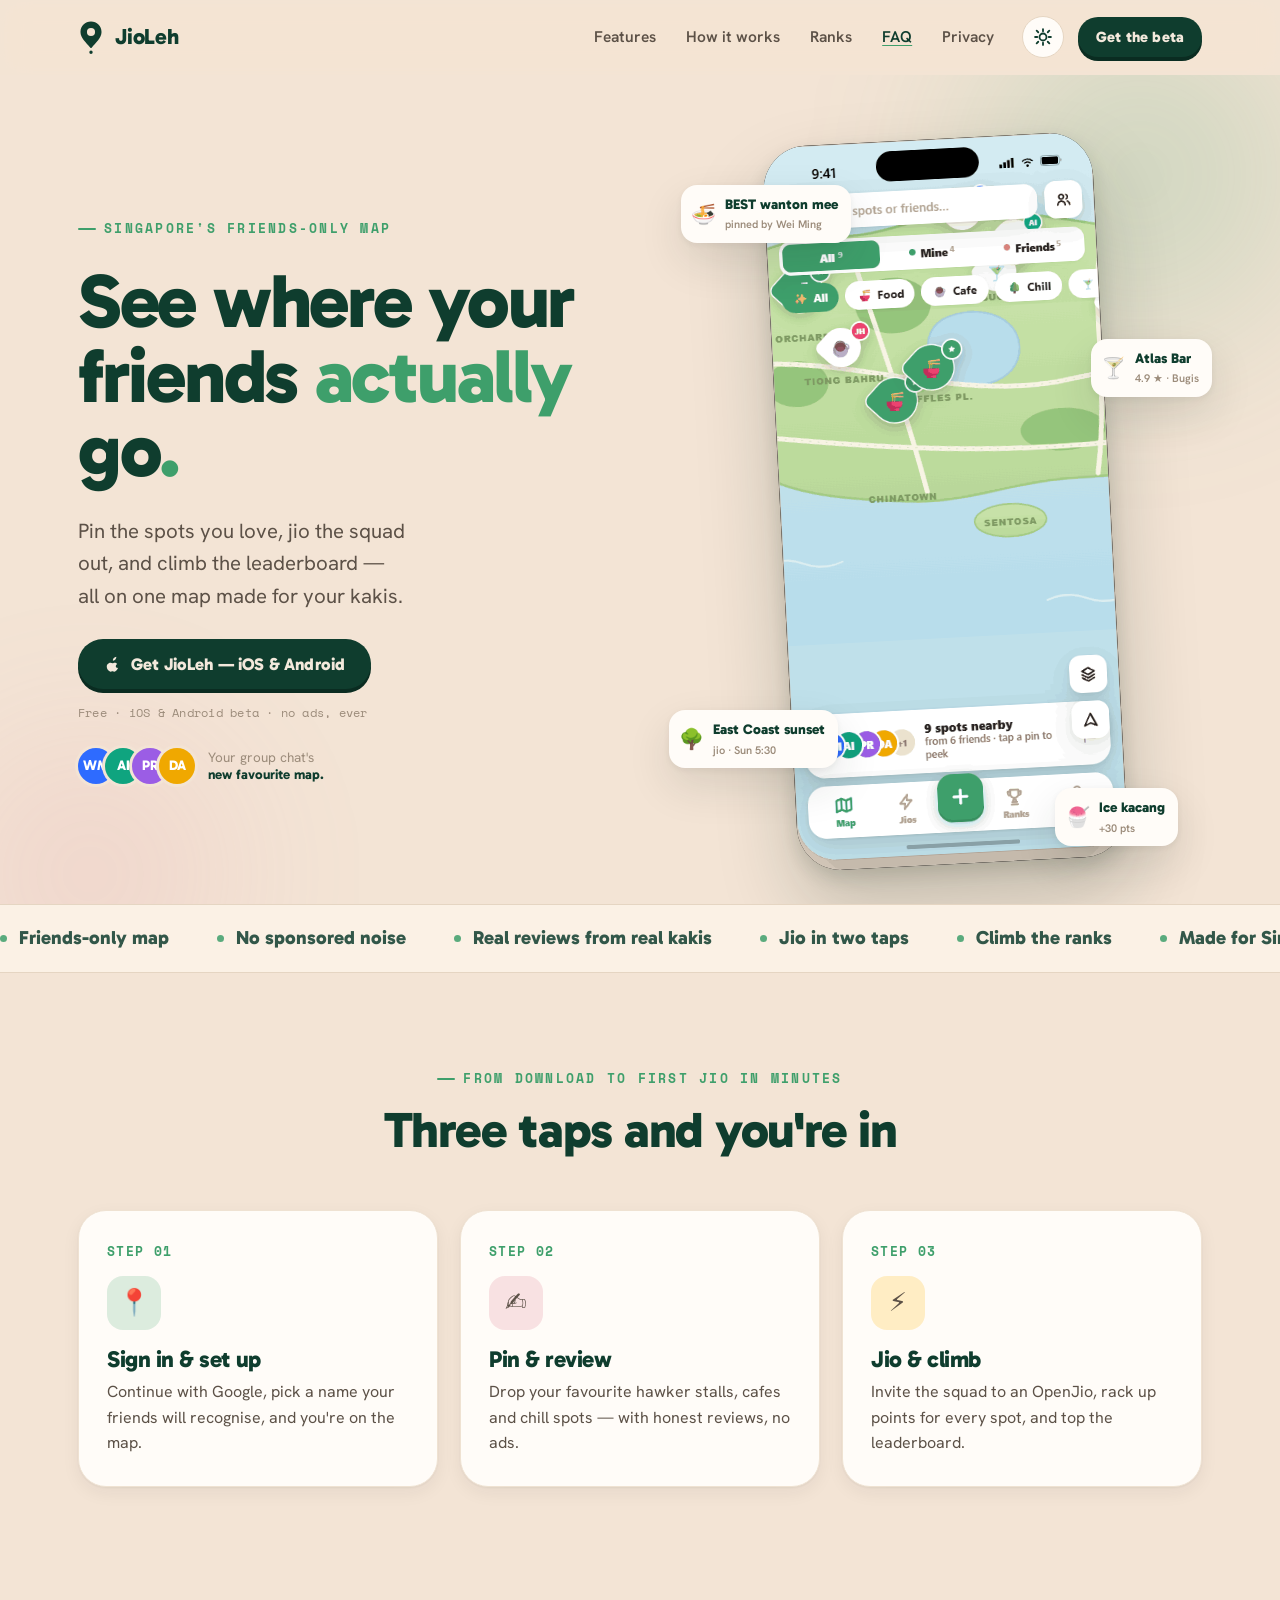
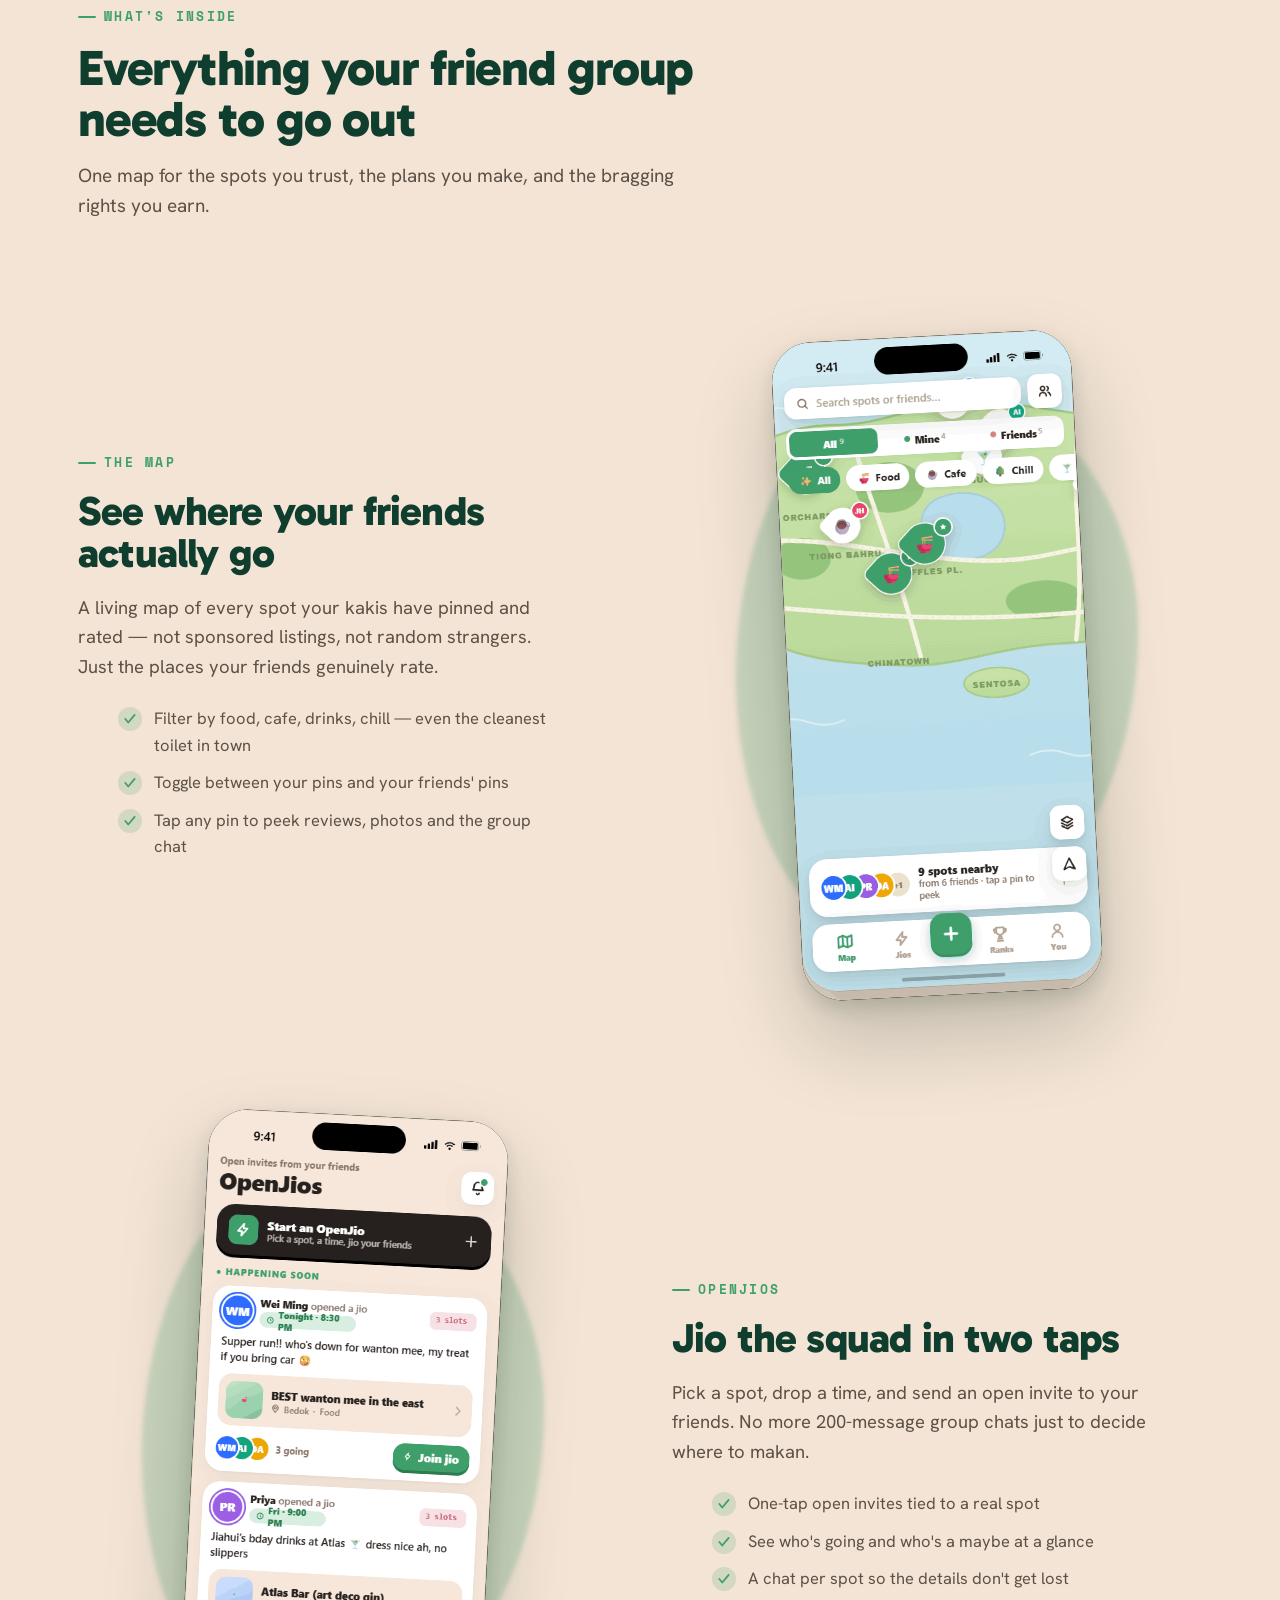
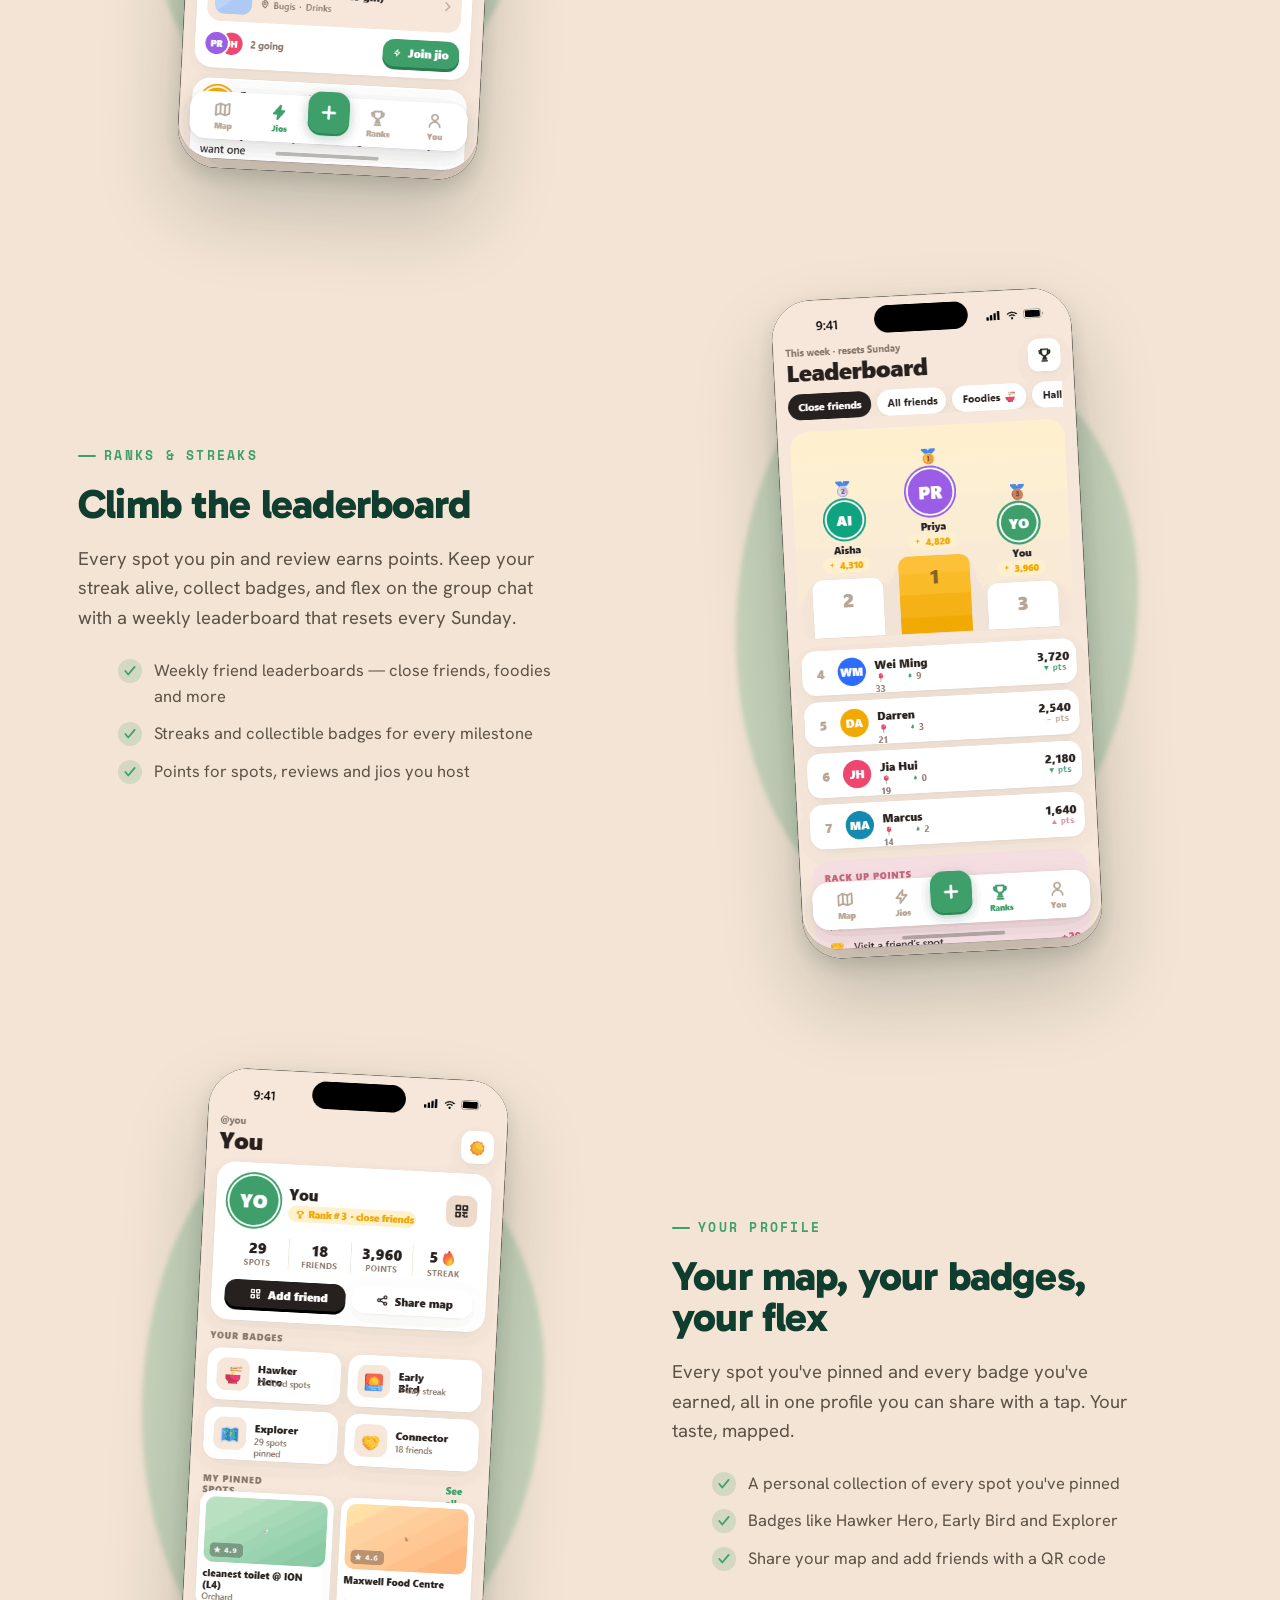
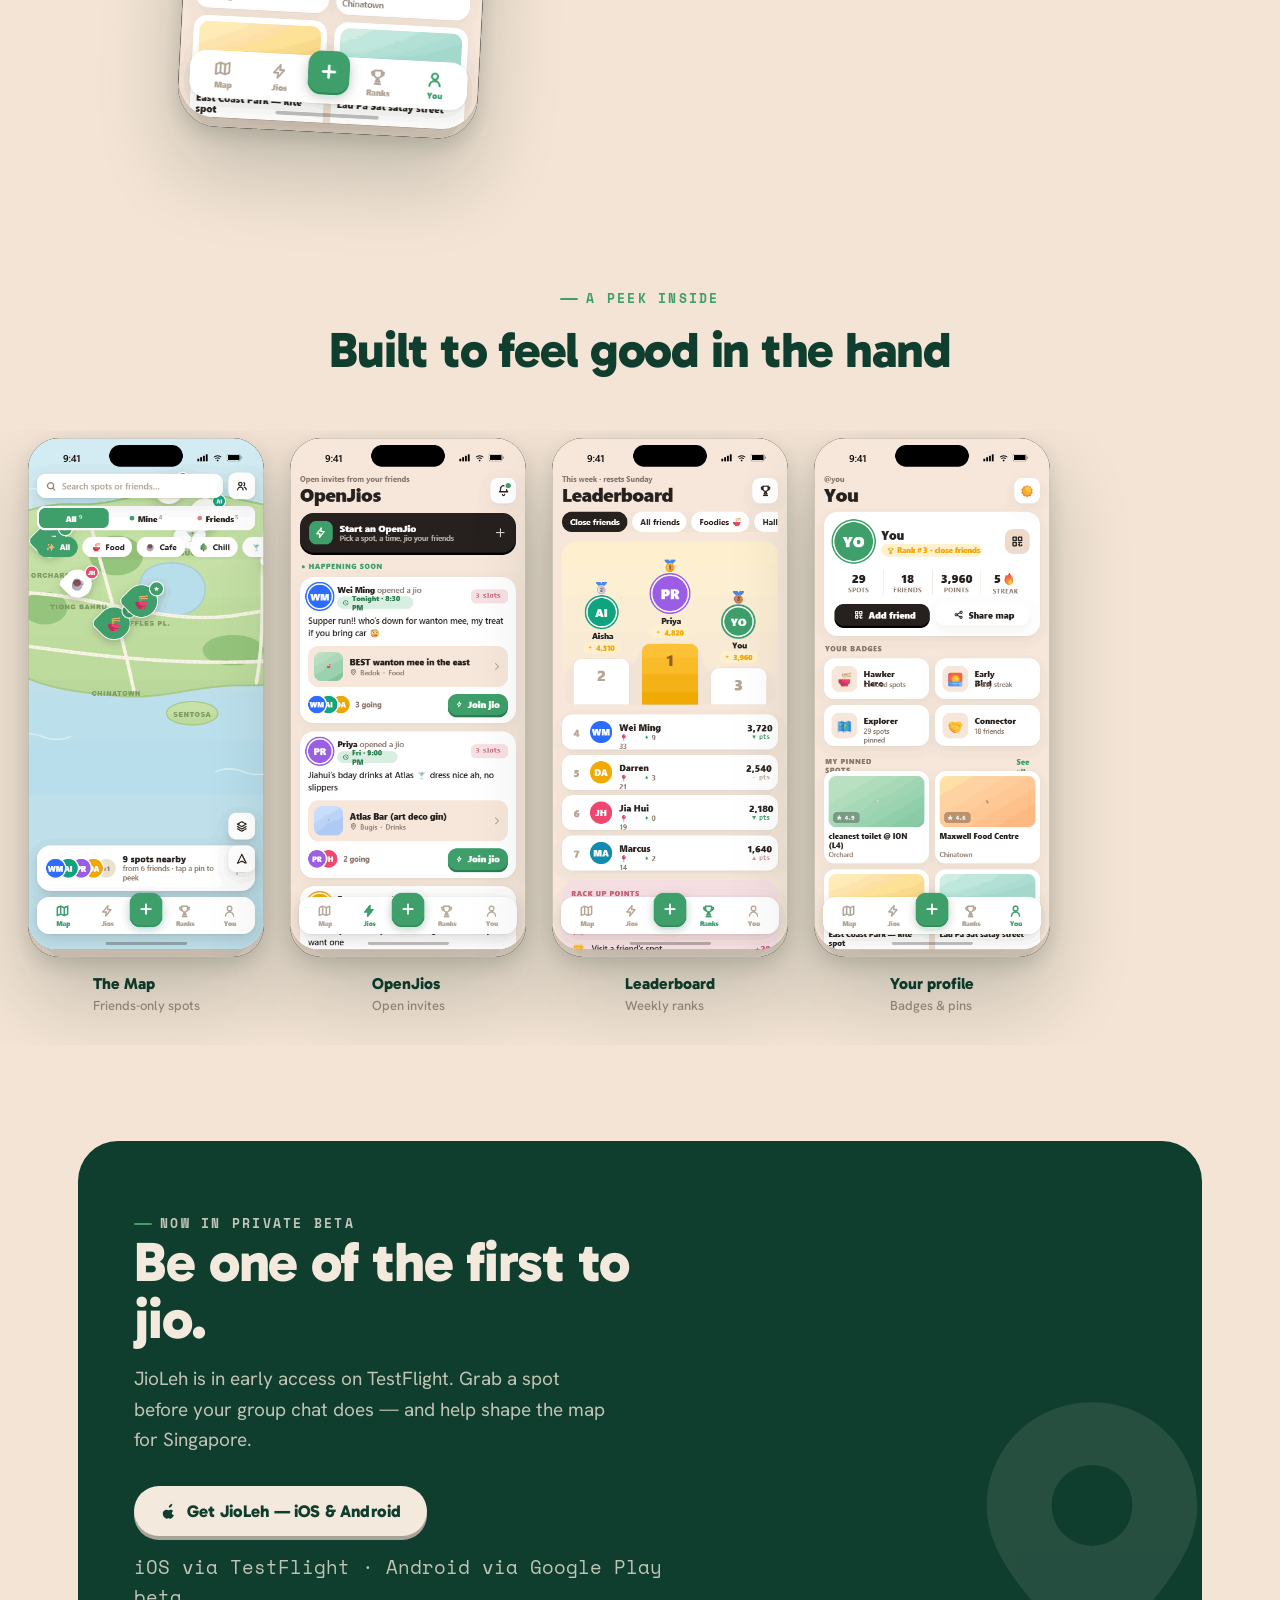
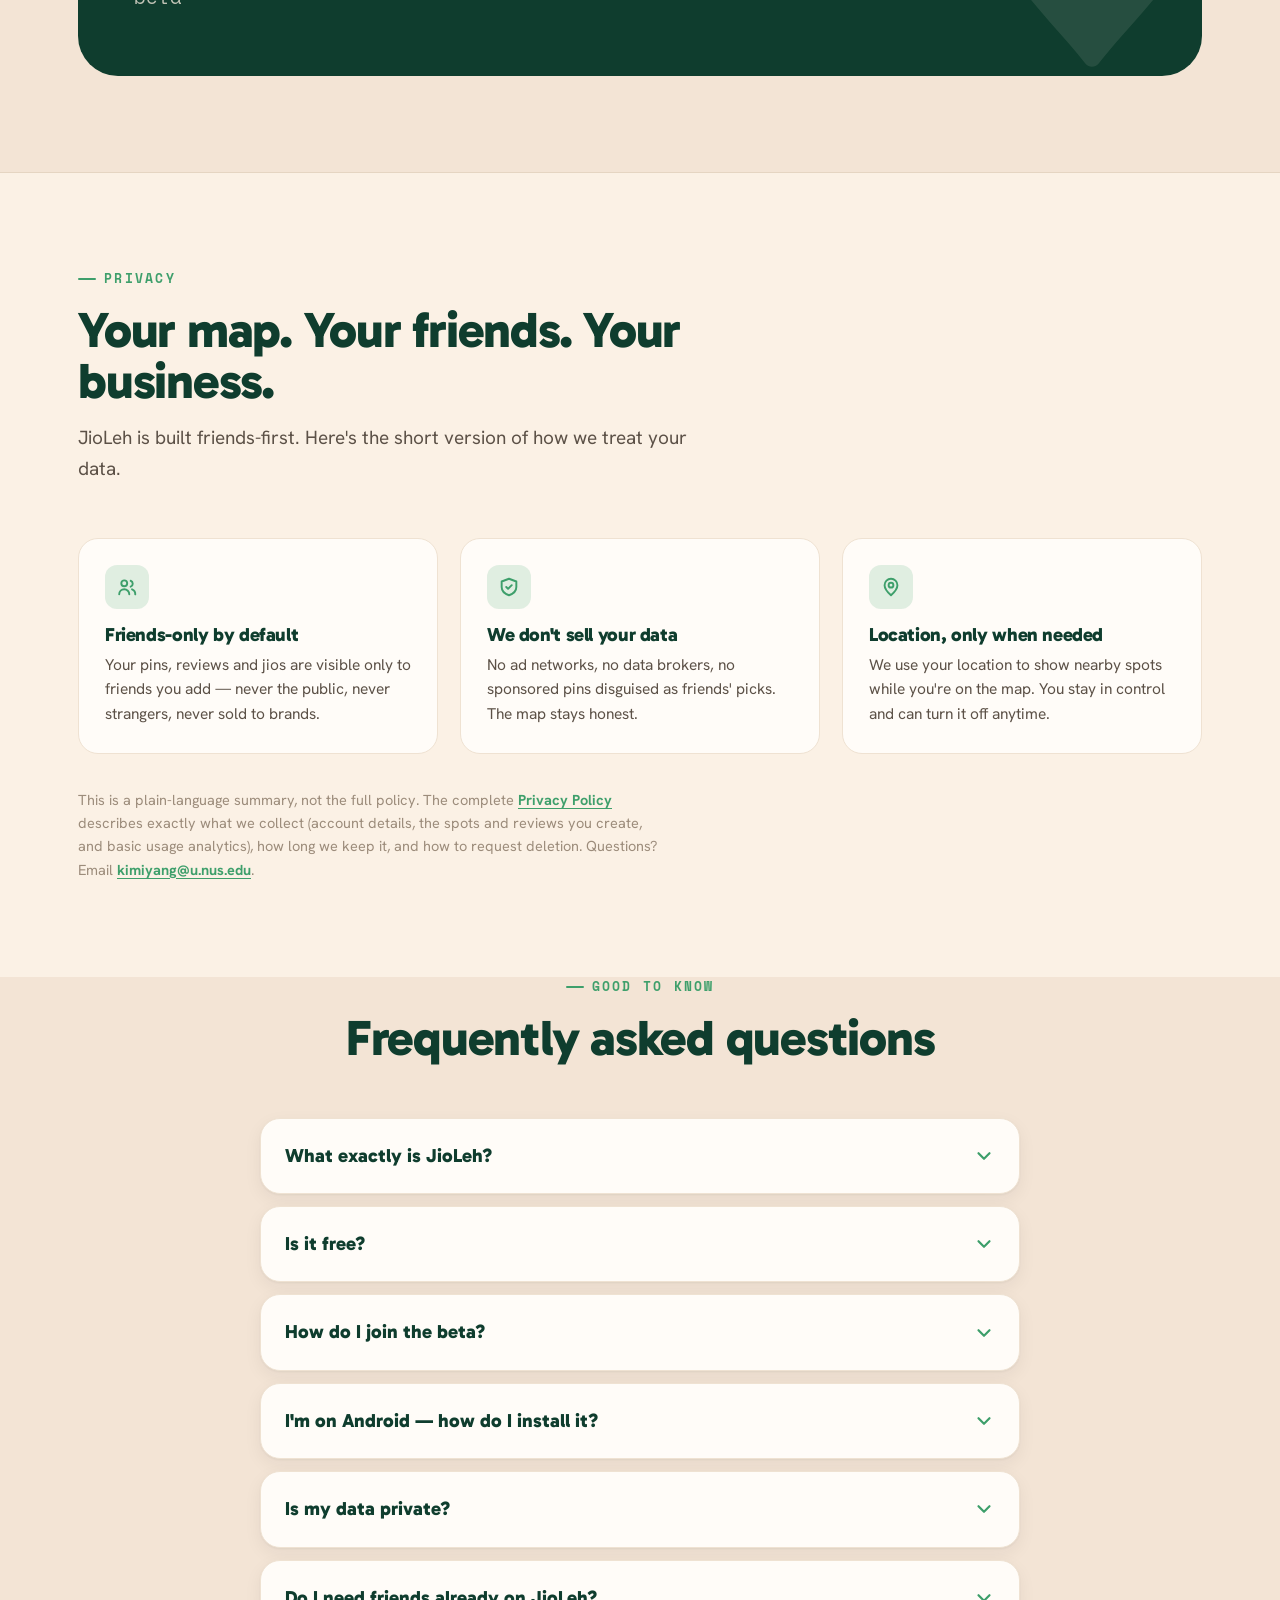
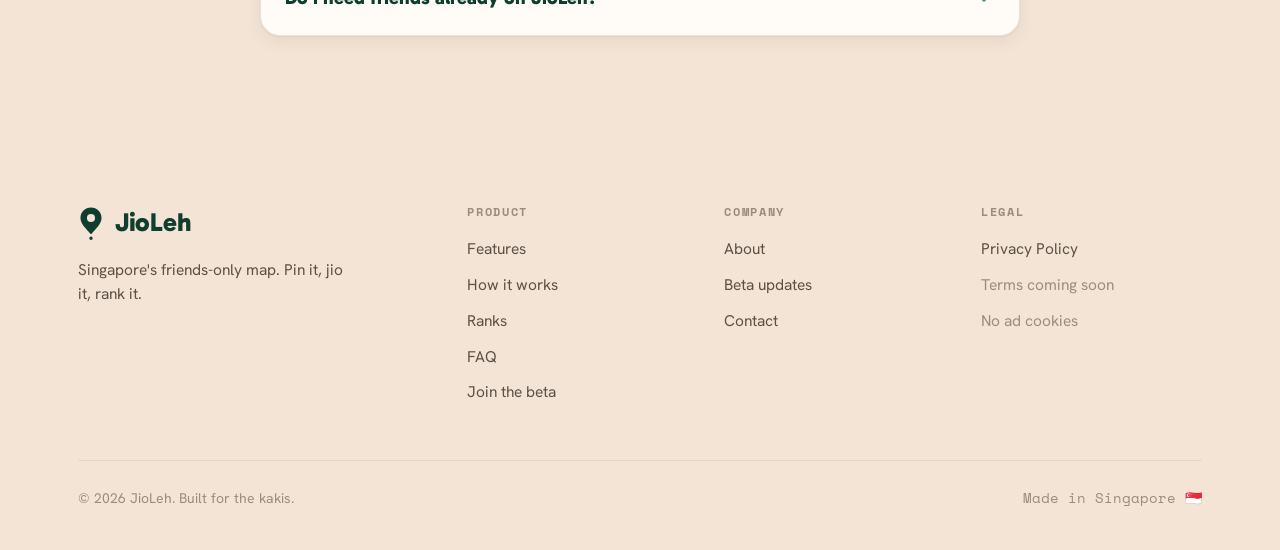
==== commit 990778da: "Add mobile nav, get-app modal with real store links, and interactive UI - Fix broken app CTAs: repla" ====
--- a/index.html
+++ b/index.html
@@ -31,6 +31,7 @@
       <a href="#features">Features</a>
       <a href="#how">How it works</a>
       <a href="#ranks">Ranks</a>
+      <a href="#faq">FAQ</a>
       <a href="#privacy">Privacy</a>
     </nav>
     <div class="nav-tools">
@@ -38,8 +39,22 @@
         <svg class="sun" viewBox="0 0 24 24" fill="none" stroke="currentColor" stroke-width="2.2" stroke-linecap="round"><circle cx="12" cy="12" r="4.2"/><path d="M12 2.5v2.6M12 18.9v2.6M4.4 4.4l1.9 1.9M17.7 17.7l1.9 1.9M2.5 12h2.6M18.9 12h2.6M4.4 19.6l1.9-1.9M17.7 6.3l1.9-1.9"/></svg>
         <svg class="moon" viewBox="0 0 24 24" fill="currentColor"><path d="M20 14.5A8 8 0 1 1 9.5 4a6.5 6.5 0 0 0 10.5 10.5Z"/></svg>
       </button>
-      <a class="btn btn-primary btn-sm" href="#beta">Get the beta</a>
-    </div>
+      <button class="btn btn-primary btn-sm nav-cta" type="button" data-get-app>Get the beta</button>
+      <button class="nav-burger" type="button" aria-label="Open menu" aria-expanded="false" aria-controls="mobileMenu">
+        <span></span><span></span><span></span>
+      </button>
+    </div>
+  </div>
+  <!-- mobile dropdown menu -->
+  <div class="mobile-menu" id="mobileMenu" hidden>
+    <nav class="mobile-menu-links">
+      <a href="#features">Features</a>
+      <a href="#how">How it works</a>
+      <a href="#ranks">Ranks</a>
+      <a href="#faq">FAQ</a>
+      <a href="#privacy">Privacy</a>
+    </nav>
+    <button class="btn btn-primary" type="button" data-get-app>Get the beta</button>
   </div>
 </header>
 
@@ -55,11 +70,11 @@
       <h1 class="hero-headline">See where your friends <span class="hl">actually</span> go<span class="bang">.</span></h1>
       <p class="hero-sub">Pin the spots you love, jio the squad out, and climb the leaderboard — all on one map made for your kakis.</p>
       <div class="hero-cta">
-        <a class="btn btn-primary" href="#beta">
+        <button class="btn btn-primary" type="button" data-get-app>
           <svg viewBox="0 0 24 24" fill="currentColor" aria-hidden="true"><path d="M16.5 2.5c.2 1.4-.4 2.7-1.2 3.6-.8 1-2.1 1.7-3.3 1.6-.2-1.3.4-2.7 1.2-3.5.8-1 2.2-1.6 3.3-1.7ZM19 17.3c-.6 1.3-1.3 2.6-2.3 3.6-.9.9-1.6 1.5-2.7 1.5-1 0-1.4-.6-2.6-.6-1.3 0-1.6.6-2.6.6-1 0-1.8-.7-2.7-1.6-2-2-3.4-5.7-1.4-8.4 1-1.3 2.5-2.1 4-2.1 1.2 0 2 .7 2.9.7.9 0 1.5-.7 2.9-.7 1.1 0 2.4.6 3.3 1.7-2.9 1.6-2.4 5.7.9 5.3Z"/></svg>
-          Join the TestFlight beta
-        </a>
-        <span class="store-hint">Free · iOS beta · no ads, ever</span>
+          Get JioLeh — iOS &amp; Android
+        </button>
+        <span class="store-hint">Free · iOS &amp; Android beta · no ads, ever</span>
       </div>
       <div class="proof">
         <div class="stack">
@@ -251,13 +266,12 @@
       <h2>Be one of the first to jio.</h2>
       <p>JioLeh is in early access on TestFlight. Grab a spot before your group chat does — and help shape the map for Singapore.</p>
       <div class="cta-row">
-        <a class="btn btn-primary" href="mailto:kimiyang@u.nus.edu?subject=JioLeh%20TestFlight%20beta">
+        <button class="btn btn-primary" type="button" data-get-app>
           <svg viewBox="0 0 24 24" fill="currentColor" aria-hidden="true"><path d="M16.5 2.5c.2 1.4-.4 2.7-1.2 3.6-.8 1-2.1 1.7-3.3 1.6-.2-1.3.4-2.7 1.2-3.5.8-1 2.2-1.6 3.3-1.7ZM19 17.3c-.6 1.3-1.3 2.6-2.3 3.6-.9.9-1.6 1.5-2.7 1.5-1 0-1.4-.6-2.6-.6-1.3 0-1.6.6-2.6.6-1 0-1.8-.7-2.7-1.6-2-2-3.4-5.7-1.4-8.4 1-1.3 2.5-2.1 4-2.1 1.2 0 2 .7 2.9.7.9 0 1.5-.7 2.9-.7 1.1 0 2.4.6 3.3 1.7-2.9 1.6-2.4 5.7.9 5.3Z"/></svg>
-          Join the TestFlight beta
-        </a>
-        <a class="btn btn-ghost" href="mailto:kimiyang@u.nus.edu?subject=JioLeh%20Android%20waitlist">Android? Join the waitlist</a>
-      </div>
-      <p class="cta-note">iOS via TestFlight · App Store &amp; Google Play coming soon</p>
+          Get JioLeh — iOS &amp; Android
+        </button>
+      </div>
+      <p class="cta-note">iOS via TestFlight · Android via Google Play beta</p>
     </div>
   </div>
 </section>
@@ -288,6 +302,42 @@
       </div>
     </div>
     <p class="priv-fine">This is a plain-language summary, not the full policy. The complete <a href="privacy.html">Privacy Policy</a> describes exactly what we collect (account details, the spots and reviews you create, and basic usage analytics), how long we keep it, and how to request deletion. Questions? Email <a href="mailto:kimiyang@u.nus.edu">kimiyang@u.nus.edu</a>.</p>
+  </div>
+</section>
+
+<!-- ───────────── FAQ ───────────── -->
+<section class="section faq" id="faq" style="padding-top:0">
+  <div class="wrap">
+    <div class="sec-head center reveal">
+      <span class="eyebrow">Good to know</span>
+      <h2 class="sec-title">Frequently asked questions</h2>
+    </div>
+    <div class="faq-list reveal">
+      <details class="faq-item">
+        <summary>What exactly is JioLeh?<span class="faq-chev" aria-hidden="true"><svg viewBox="0 0 24 24" fill="none" stroke="currentColor" stroke-width="2.4" stroke-linecap="round" stroke-linejoin="round"><path d="m6 9 6 6 6-6"/></svg></span></summary>
+        <div class="faq-a"><p>JioLeh is a friends-only map for Singapore. Pin the hawker stalls, cafes and chill spots you love, jio your kakis out to them, and climb a weekly leaderboard — all without ads or strangers.</p></div>
+      </details>
+      <details class="faq-item">
+        <summary>Is it free?<span class="faq-chev" aria-hidden="true"><svg viewBox="0 0 24 24" fill="none" stroke="currentColor" stroke-width="2.4" stroke-linecap="round" stroke-linejoin="round"><path d="m6 9 6 6 6-6"/></svg></span></summary>
+        <div class="faq-a"><p>Yes — JioLeh is completely free during the beta. There are no ads, no sponsored pins and no data sales, so the map stays honest.</p></div>
+      </details>
+      <details class="faq-item">
+        <summary>How do I join the beta?<span class="faq-chev" aria-hidden="true"><svg viewBox="0 0 24 24" fill="none" stroke="currentColor" stroke-width="2.4" stroke-linecap="round" stroke-linejoin="round"><path d="m6 9 6 6 6-6"/></svg></span></summary>
+        <div class="faq-a"><p>Tap any <b>Get JioLeh</b> button and pick your platform. iOS installs through TestFlight; Android joins through the Google Play beta. It only takes a couple of taps.</p></div>
+      </details>
+      <details class="faq-item">
+        <summary>I'm on Android — how do I install it?<span class="faq-chev" aria-hidden="true"><svg viewBox="0 0 24 24" fill="none" stroke="currentColor" stroke-width="2.4" stroke-linecap="round" stroke-linejoin="round"><path d="m6 9 6 6 6-6"/></svg></span></summary>
+        <div class="faq-a"><p>Android takes two quick steps: first join the testing group with your Android Gmail, then open the Google Play listing on your phone to install. Both links are in the <b>Get JioLeh</b> popup.</p></div>
+      </details>
+      <details class="faq-item">
+        <summary>Is my data private?<span class="faq-chev" aria-hidden="true"><svg viewBox="0 0 24 24" fill="none" stroke="currentColor" stroke-width="2.4" stroke-linecap="round" stroke-linejoin="round"><path d="m6 9 6 6 6-6"/></svg></span></summary>
+        <div class="faq-a"><p>Your pins, reviews and jios are visible only to friends you add — never the public, never sold to brands. Read the full <a href="privacy.html">Privacy Policy</a> for the details.</p></div>
+      </details>
+      <details class="faq-item">
+        <summary>Do I need friends already on JioLeh?<span class="faq-chev" aria-hidden="true"><svg viewBox="0 0 24 24" fill="none" stroke="currentColor" stroke-width="2.4" stroke-linecap="round" stroke-linejoin="round"><path d="m6 9 6 6 6-6"/></svg></span></summary>
+        <div class="faq-a"><p>Nope — share your profile QR code to add your kakis in seconds. The more of your group that joins, the richer your map gets.</p></div>
+      </details>
+    </div>
   </div>
 </section>
 
@@ -307,6 +357,7 @@
         <a href="#features">Features</a>
         <a href="#how">How it works</a>
         <a href="#ranks">Ranks</a>
+        <a href="#faq">FAQ</a>
         <a href="#beta">Join the beta</a>
       </div>
       <div class="foot-col">
@@ -329,6 +380,52 @@
   </div>
 </footer>
 
+<!-- ───────────── GET-APP MODAL ───────────── -->
+<div class="modal" id="getApp" hidden>
+  <div class="modal-backdrop" data-modal-close></div>
+  <div class="modal-card" role="dialog" aria-modal="true" aria-labelledby="getAppTitle">
+    <button class="modal-x" type="button" aria-label="Close" data-modal-close>
+      <svg viewBox="0 0 24 24" fill="none" stroke="currentColor" stroke-width="2.4" stroke-linecap="round"><path d="M6 6l12 12M18 6 6 18"/></svg>
+    </button>
+    <span class="eyebrow">Get JioLeh</span>
+    <h3 id="getAppTitle">Join the beta</h3>
+    <p class="modal-lead">Pick your platform — you'll be on the map in a couple of taps.</p>
+    <div class="get-grid">
+      <div class="get-card">
+        <div class="get-head">
+          <svg viewBox="0 0 24 24" fill="currentColor" aria-hidden="true"><path d="M16.5 2.5c.2 1.4-.4 2.7-1.2 3.6-.8 1-2.1 1.7-3.3 1.6-.2-1.3.4-2.7 1.2-3.5.8-1 2.2-1.6 3.3-1.7ZM19 17.3c-.6 1.3-1.3 2.6-2.3 3.6-.9.9-1.6 1.5-2.7 1.5-1 0-1.4-.6-2.6-.6-1.3 0-1.6.6-2.6.6-1 0-1.8-.7-2.7-1.6-2-2-3.4-5.7-1.4-8.4 1-1.3 2.5-2.1 4-2.1 1.2 0 2 .7 2.9.7.9 0 1.5-.7 2.9-.7 1.1 0 2.4.6 3.3 1.7-2.9 1.6-2.4 5.7.9 5.3Z"/></svg>
+          <span class="get-os">iOS</span>
+        </div>
+        <p class="get-note">Install <b>TestFlight</b> on your iPhone first, then open this link to join the beta.</p>
+        <a class="btn btn-primary" href="https://testflight.apple.com/join/UxmV9tDP" target="_blank" rel="noopener">Open in TestFlight</a>
+      </div>
+      <div class="get-card">
+        <div class="get-head">
+          <svg viewBox="0 0 24 24" fill="currentColor" aria-hidden="true"><path d="M17.5 9.5 19 6.9a.4.4 0 0 0-.7-.4l-1.6 2.7A9.3 9.3 0 0 0 12 8c-1.7 0-3.3.4-4.7 1.2L5.7 6.5a.4.4 0 1 0-.7.4l1.5 2.6A8 8 0 0 0 3 16h18a8 8 0 0 0-3.5-6.5ZM8 13.6a.9.9 0 1 1 0-1.8.9.9 0 0 1 0 1.8Zm8 0a.9.9 0 1 1 0-1.8.9.9 0 0 1 0 1.8Z"/></svg>
+          <span class="get-os">Android</span>
+        </div>
+        <ol class="get-steps">
+          <li>
+            <span class="get-n">1</span>
+            <div>Join the testing group with your Android Gmail.
+              <a class="get-link" href="https://groups.google.com/g/jioleh-testing" target="_blank" rel="noopener">Join testing group →</a></div>
+          </li>
+          <li>
+            <span class="get-n">2</span>
+            <div>Then open the Play Store listing on your Android phone.
+              <a class="get-link" href="https://play.google.com/store/apps/details?id=com.gijios.jioleh" target="_blank" rel="noopener">Get it on Google Play →</a></div>
+          </li>
+        </ol>
+      </div>
+    </div>
+  </div>
+</div>
+
+<!-- back to top -->
+<button class="to-top" id="toTop" type="button" aria-label="Back to top">
+  <svg viewBox="0 0 24 24" fill="none" stroke="currentColor" stroke-width="2.4" stroke-linecap="round" stroke-linejoin="round"><path d="M12 19V5M5 12l7-7 7 7"/></svg>
+</button>
+
 <!-- ───────────── TWEAKS ───────────── -->
 <script src="site.js"></script>
 </body>
--- a/styles.css
+++ b/styles.css
@@ -252,9 +252,103 @@
 .reveal.in{ opacity:1; transform:none; }
 @media (prefers-reduced-motion:reduce){ .reveal{ opacity:1; transform:none; transition:none } }
 
+/* ── active nav (scroll-spy) ── */
+.nav-links a.active{ color:var(--ink); text-decoration-color:var(--accent); }
+
+/* ── hamburger + mobile menu ── */
+.nav-burger{
+  display:none; width:42px; height:42px; border-radius:12px; border:1px solid var(--line);
+  background:var(--card); cursor:pointer; flex-direction:column; align-items:center; justify-content:center; gap:5px;
+  transition:border-color .2s, background .2s;
+}
+.nav-burger:hover{ border-color:var(--brand); }
+.nav-burger span{ width:18px; height:2px; border-radius:2px; background:var(--ink); transition:transform .25s, opacity .2s; }
+.nav-burger[aria-expanded="true"] span:nth-child(1){ transform:translateY(7px) rotate(45deg); }
+.nav-burger[aria-expanded="true"] span:nth-child(2){ opacity:0; }
+.nav-burger[aria-expanded="true"] span:nth-child(3){ transform:translateY(-7px) rotate(-45deg); }
+.mobile-menu{
+  border-top:1px solid var(--line); background:color-mix(in srgb, var(--paper) 96%, transparent);
+  backdrop-filter:saturate(160%) blur(14px); -webkit-backdrop-filter:saturate(160%) blur(14px);
+  padding:18px 28px 24px; display:flex; flex-direction:column; gap:8px;
+}
+.mobile-menu[hidden]{ display:none; }
+.mobile-menu-links{ display:flex; flex-direction:column; }
+.mobile-menu-links a{ font-family:var(--font-display); font-weight:700; font-size:18px; color:var(--ink); padding:12px 4px; border-bottom:1px solid var(--line-soft); }
+.mobile-menu .btn{ margin-top:14px; width:100%; }
+
+/* ── get-app modal ── */
+.modal{ position:fixed; inset:0; z-index:100; display:grid; place-items:center; padding:24px; }
+.modal[hidden]{ display:none; }
+.modal-backdrop{ position:absolute; inset:0; background:rgba(10,20,15,.5); backdrop-filter:blur(4px); -webkit-backdrop-filter:blur(4px); animation:modalFade .2s ease; }
+.modal-card{
+  position:relative; z-index:1; width:min(640px, 100%); max-height:90vh; overflow-y:auto;
+  background:var(--card); border:1px solid var(--line); border-radius:var(--r-lg);
+  box-shadow:var(--shadow-md); padding:34px 34px 32px; animation:modalPop .26s cubic-bezier(.2,.8,.3,1.2);
+}
+.modal-card h3{ font-size:30px; margin:10px 0 6px; }
+.modal-lead{ color:var(--ink-2); font-size:16px; margin-bottom:24px; }
+.modal-x{
+  position:absolute; top:16px; right:16px; width:38px; height:38px; border-radius:50%;
+  border:1px solid var(--line); background:var(--card-2); color:var(--ink); cursor:pointer; display:grid; place-items:center;
+  transition:transform .2s, border-color .2s;
+}
+.modal-x:hover{ transform:rotate(90deg); border-color:var(--brand); }
+.modal-x svg{ width:18px; height:18px; }
+.get-grid{ display:grid; grid-template-columns:1fr 1fr; gap:18px; }
+.get-card{ background:var(--card-2); border:1px solid var(--line-soft); border-radius:var(--r); padding:22px 20px; display:flex; flex-direction:column; gap:14px; }
+.get-head{ display:flex; align-items:center; gap:10px; }
+.get-head svg{ width:24px; height:24px; color:var(--ink); }
+.get-os{ font-family:var(--font-display); font-weight:800; font-size:20px; color:var(--ink); }
+.get-note{ font-size:14.5px; color:var(--ink-2); }
+.get-card .btn{ margin-top:auto; }
+.get-steps{ list-style:none; margin:0; padding:0; display:flex; flex-direction:column; gap:14px; }
+.get-steps li{ display:flex; gap:12px; font-size:14.5px; color:var(--ink-2); }
+.get-n{ flex:0 0 26px; width:26px; height:26px; border-radius:50%; background:var(--brand); color:var(--on-brand); font-family:var(--font-display); font-weight:800; font-size:14px; display:grid; place-items:center; }
+.get-link{ display:inline-block; margin-top:6px; font-family:var(--font-display); font-weight:800; font-size:14.5px; color:var(--accent); }
+.get-link:hover{ text-decoration:underline; }
+@keyframes modalFade{ from{ opacity:0 } to{ opacity:1 } }
+@keyframes modalPop{ from{ opacity:0; transform:translateY(14px) scale(.98) } to{ opacity:1; transform:none } }
+@media (prefers-reduced-motion:reduce){ .modal-backdrop, .modal-card{ animation:none } }
+
+/* ── FAQ ── */
+.faq-list{ max-width:760px; margin:0 auto; display:flex; flex-direction:column; gap:12px; }
+.faq-item{ background:var(--card); border:1px solid var(--line-soft); border-radius:var(--r); box-shadow:var(--shadow-sm); overflow:hidden; }
+.faq-item summary{
+  list-style:none; cursor:pointer; display:flex; align-items:center; justify-content:space-between; gap:16px;
+  padding:22px 24px; font-family:var(--font-display); font-weight:800; font-size:19px; color:var(--ink);
+}
+.faq-item summary::-webkit-details-marker{ display:none; }
+.faq-chev{ flex:0 0 auto; color:var(--accent); transition:transform .25s; }
+.faq-chev svg{ width:22px; height:22px; display:block; }
+.faq-item[open] .faq-chev{ transform:rotate(180deg); }
+.faq-a{ padding:0 24px 22px; }
+.faq-a p{ font-size:16px; color:var(--ink-2); }
+.faq-a a{ color:var(--accent); text-decoration:underline; font-weight:700; }
+
+/* ── lightbox ── */
+.lightbox{ position:fixed; inset:0; z-index:110; display:grid; place-items:center; padding:32px; background:rgba(8,16,12,.78); backdrop-filter:blur(6px); -webkit-backdrop-filter:blur(6px); animation:modalFade .2s ease; }
+.lightbox[hidden]{ display:none; }
+.lightbox img{ max-width:min(420px, 90vw); max-height:88vh; border-radius:24px; box-shadow:var(--shadow-phone); animation:modalPop .26s cubic-bezier(.2,.8,.3,1.2); }
+.phone img, .gcard img{ cursor:zoom-in; }
+
+/* ── back to top ── */
+.to-top{
+  position:fixed; right:22px; bottom:22px; z-index:80; width:48px; height:48px; border-radius:50%;
+  border:1px solid var(--line); background:var(--brand); color:var(--on-brand); cursor:pointer; display:grid; place-items:center;
+  box-shadow:var(--shadow-md); opacity:0; transform:translateY(14px) scale(.9); pointer-events:none;
+  transition:opacity .25s, transform .25s, background .2s;
+}
+.to-top.show{ opacity:1; transform:none; pointer-events:auto; }
+.to-top:hover{ transform:translateY(-2px); }
+.to-top svg{ width:22px; height:22px; }
+@media (prefers-reduced-motion:reduce){ .lightbox, .lightbox img{ animation:none } .to-top{ transition:opacity .25s } }
+
 /* ── responsive ── */
 @media (max-width:920px){
   .nav-links{ display:none; }
+  .nav-burger{ display:inline-flex; }
+  .nav-cta{ display:none; }
+  .get-grid{ grid-template-columns:1fr; }
   .hero[data-dir="split"] .hero-grid,
   .hero[data-dir="showcase"] .hero-grid{ grid-template-columns:1fr; gap:24px; }
   .hero[data-dir="split"] .hero-art,
